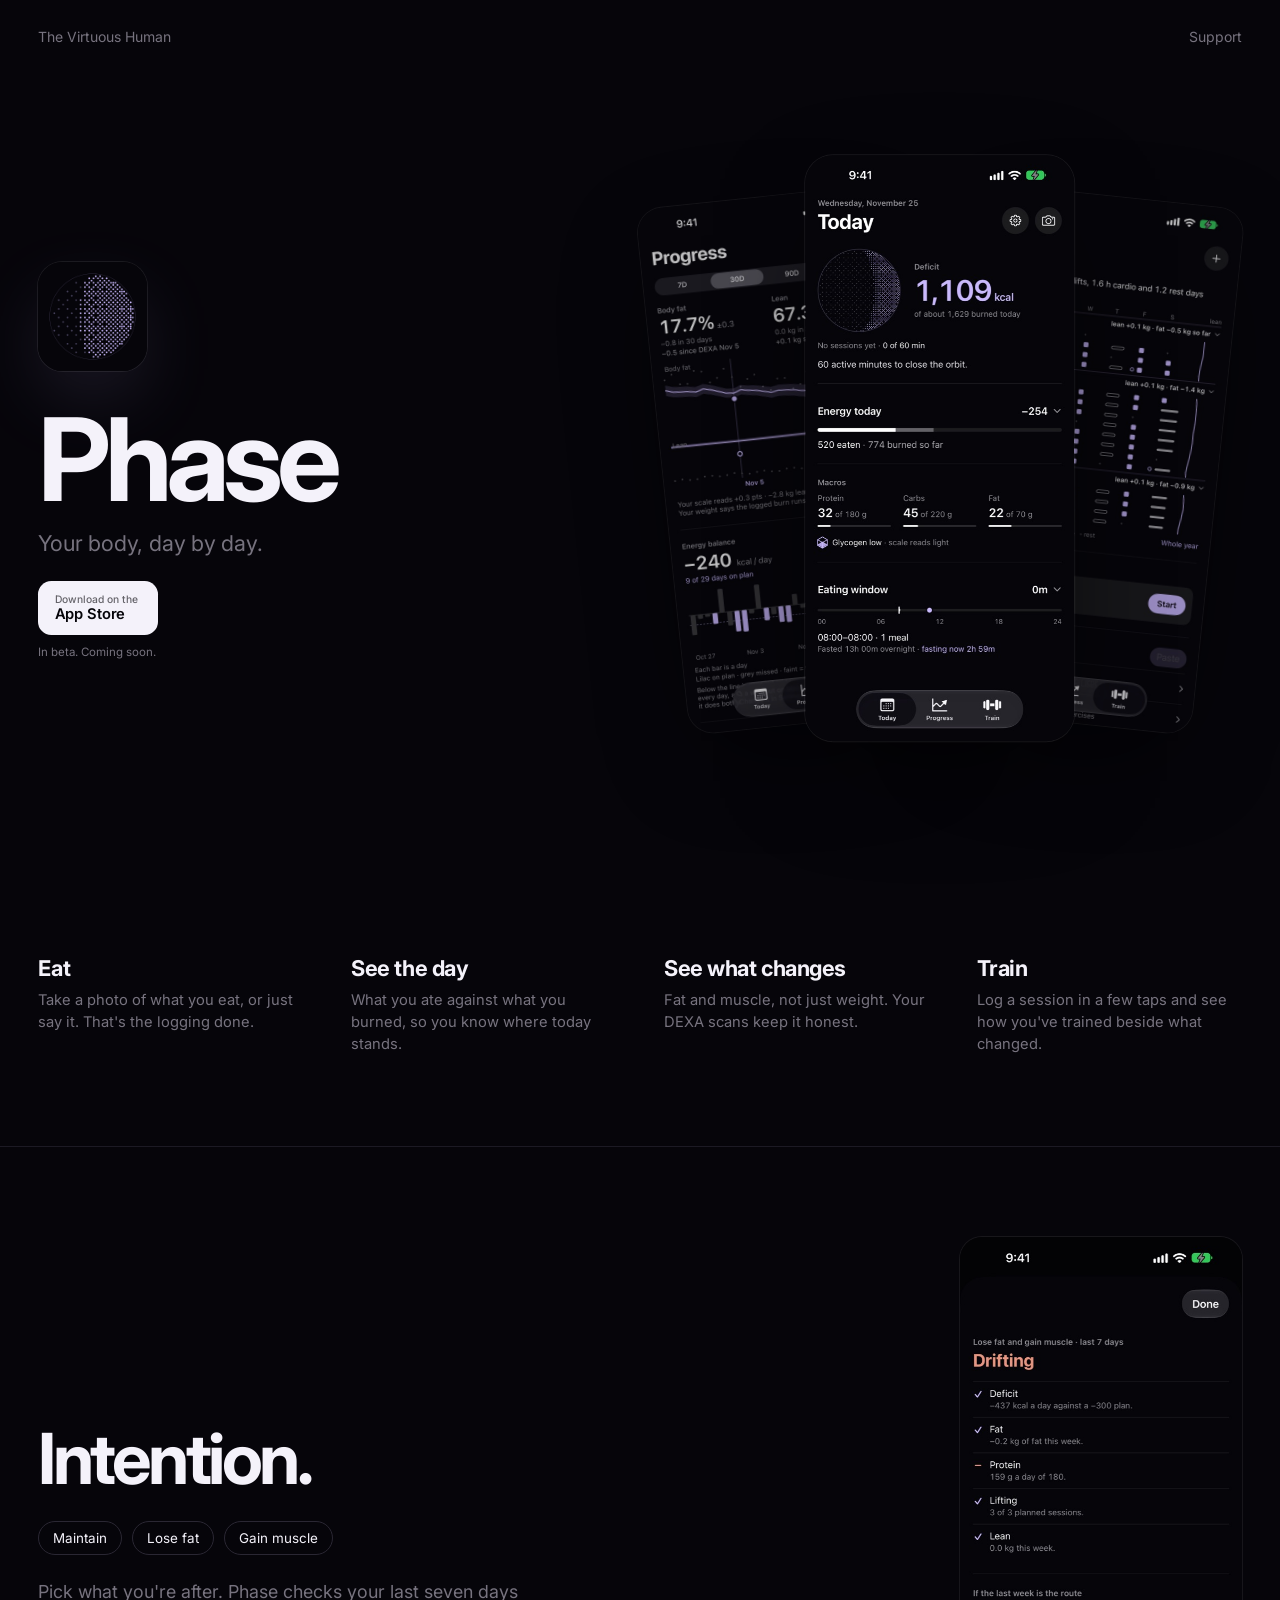
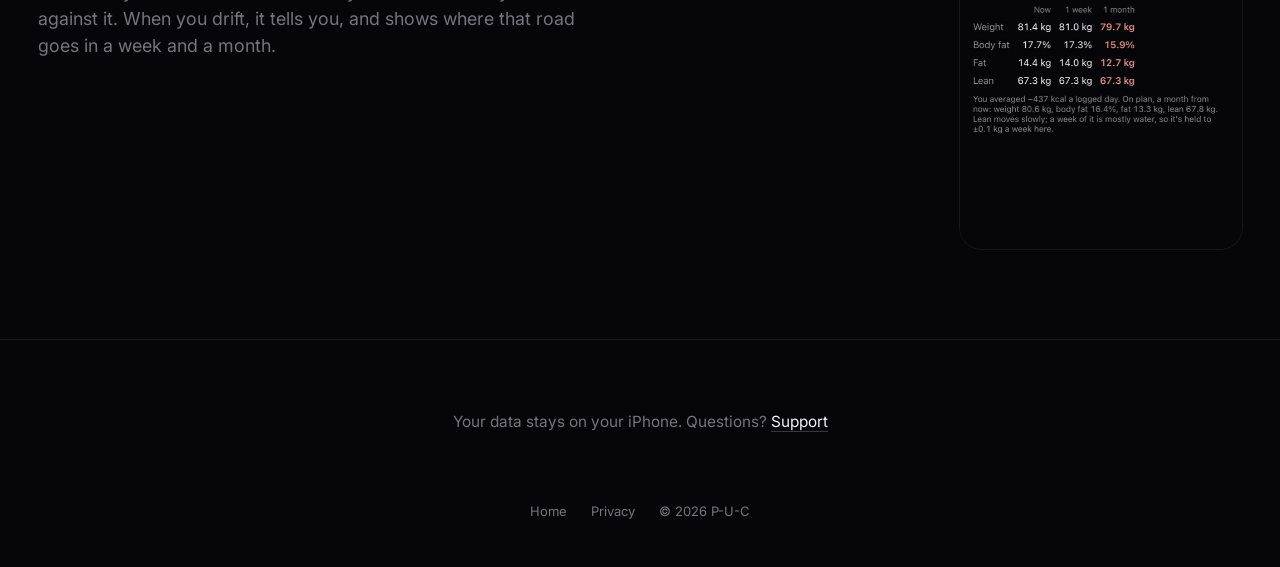
==== phase/index.html @ 2ded7b54 "Site: scale with the window on big or zoomed-out screens Co-Authored-By: Claude Opus 5.5 <noreply@an" ====
<!doctype html>
<html lang="en">
<head>
<meta charset="utf-8">
<meta name="viewport" content="width=device-width, initial-scale=1, viewport-fit=cover">
<title>Phase — your body, day by day</title>
<meta name="description" content="Phase is an iPhone app for your body. Take a photo of what you eat, see the day, see what's changing, and stay on course.">
<meta name="theme-color" content="#06050A">
<meta property="og:title" content="Phase">
<meta property="og:image" content="../icons/phase.png">
<link rel="icon" href="../favicon.png" type="image/png">
<link rel="apple-touch-icon" href="../icons/phase.png">
<link rel="preconnect" href="https://fonts.googleapis.com">
<link rel="preconnect" href="https://fonts.gstatic.com" crossorigin>
<link rel="stylesheet" href="https://fonts.googleapis.com/css2?family=Inter:wght@400;500;600;700&display=swap">
<link rel="stylesheet" href="../style.css?v=16">
</head>
<body>
<nav class="top"><a class="home" href="../">The Virtuous Human</a><a href="../support/">Support</a></nav>
<main>
  <section class="lead wrap">
    <div class="lead-text">
      <img class="lead-icon" src="../icons/phase.png" alt="">
      <h1>Phase</h1>
      <p>Your body, day by day.</p>
      <a class="store" href="#" aria-disabled="true" onclick="return false">
        <span><small>Download on the</small>App Store</span>
      </a>
      <span class="soon">In beta. Coming soon.</span>
    </div>
    <div class="fan" aria-label="Screens from Phase">
      <img src="shots/2-progress.jpg" alt="Progress: body fat and lean, day by day">
      <img src="shots/1-today.jpg" alt="Today: what you've eaten against what you'll burn">
      <img src="shots/4-train.jpg" alt="Train: how you've trained, week by week">
    </div>
  </section>

  <section class="wrap only-small">
    <div class="shots" aria-label="Screens from Phase">
      <img src="shots/1-today.jpg" alt="" loading="lazy">
      <img src="shots/2-progress.jpg" alt="" loading="lazy">
      <img src="shots/3-bodymap.jpg" alt="" loading="lazy">
      <img src="shots/4-train.jpg" alt="" loading="lazy">
    </div>
  </section>

  <section class="points wrap">
    <div><h2>Eat</h2><p>Take a photo of what you eat, or just say it. That's the logging done.</p></div>
    <div><h2>See the day</h2><p>What you ate against what you burned, so you know where today stands.</p></div>
    <div><h2>See what changes</h2><p>Fat and muscle, not just weight. Your DEXA scans keep it honest.</p></div>
    <div><h2>Train</h2><p>Log a session in a few taps and see how you've trained beside what changed.</p></div>
  </section>

  <section class="intent wrap">
    <div>
      <h2>Intention.</h2>
      <div class="goals"><span>Maintain</span><span>Lose fat</span><span>Gain muscle</span></div>
      <p>Pick what you're after. Phase checks your last seven days against it. When you drift, it tells you, and shows where that road goes in a week and a month.</p>
    </div>
    <img src="shots/5-course.jpg" alt="Drifting: the last seven days against lose fat and gain muscle" loading="lazy">
  </section>

  <section class="help wrap">
    Your data stays on your iPhone. Questions? <a href="../support/">Support</a>
  </section>
</main>
<footer class="foot"><a href="../">Home</a><a href="../privacy/">Privacy</a><span>© 2026 P-U-C</span></footer>
</body>
</html>
---- style.css ----
/* One screen. The line, the days, the three apps. */
:root { --ground: #06050A; --ink: #F4F2FA; --grey: #77737F; --off: #1C1A24; --lilac: #C9B8FF; color-scheme: dark; }
* { box-sizing: border-box; margin: 0; padding: 0; }
html, body { background: var(--ground); color: var(--ink); }
body { font-family: Inter, -apple-system, BlinkMacSystemFont, "Helvetica Neue", Arial, sans-serif; -webkit-font-smoothing: antialiased; }
a { color: inherit; text-decoration: none; }

.poster { height: 100svh; min-height: 520px; display: grid; grid-template-rows: auto 1fr auto; padding: clamp(24px, 5vw, 56px); gap: clamp(14px, 2.4vh, 32px); }
.poster h1 { font-weight: 700; font-size: max(40px, min(10vw, 15vh)); line-height: .9; letter-spacing: -.055em; }
/* The canvas sits out of flow, so its pixel size (2× on Retina) can never stretch the page. */
.poster .field { position: relative; min-height: 0; container-type: size; }
.poster canvas { position: absolute; inset: 0; width: 100%; height: 100%; display: block; }
/* The apps: they take over the field once the days have gathered into them. A third each, the icon centred and
   as big as the field allows. */
.apps { position: absolute; inset: 0; display: grid; grid-template-columns: repeat(3, 1fr); align-items: center; }
.app { font-size: clamp(14px, min(1.7vw, 2.6svh), 26px); display: flex; flex-direction: column; align-items: center; justify-content: center; padding: 0 12%; text-align: center;
       opacity: 0; transform: scale(.92); transition: opacity .9s ease, transform 1.1s cubic-bezier(.2,.7,.2,1); }
.app img { width: min(100%, 100cqh - 6.6em); aspect-ratio: 1; border-radius: 22.5%; display: block;
           box-shadow: 0 0 0 1px rgba(255,255,255,.08), 0 30px 90px -30px rgba(201,184,255,.4); }
.app span { display: block; margin-top: .7em; font-weight: 700; font-size: 2.1em; line-height: 1.1; letter-spacing: -.03em; }
.app small { display: block; white-space: nowrap; margin-top: .35em; font-size: clamp(12px, 1.45vw, 30px); color: var(--grey); }
.app small i, .app small b { font-style: normal; font-weight: inherit; }
@media (max-width: 600px) { .app small i { display: none; } .app small b { display: block; } }
.apps.in .app { opacity: 1; transform: none; }
/* Not out yet: lighter. */
.apps.in .app.later { opacity: .38; }
.apps.in .app:nth-child(2) { transition-delay: .25s; }
.apps.in .app:nth-child(3) { transition-delay: .5s; }
@media (prefers-reduced-motion: reduce) { .app { transition: none; } }
.links { display: flex; justify-content: center; gap: 24px; font-size: 13px; color: var(--grey); }
.links a:hover { color: var(--ink); }

/* Privacy and support */
.doc { max-width: 760px; margin: 0 auto; padding: 32px clamp(20px, 3vw, 44px) 80px; line-height: 1.6; font-size: 17px; color: #CFCCD6; }
.doc .back img { width: 40px; height: 40px; border-radius: 9px; display: block; box-shadow: 0 0 0 1px rgba(255,255,255,.08); }
.doc h1 { color: var(--ink); font-size: clamp(40px, 9vw, 64px); letter-spacing: -.045em; line-height: 1; margin-top: 48px; }
.doc .date { color: var(--grey); margin-top: 10px; font-size: 15px; }
.doc h2 { color: var(--ink); font-size: 19px; letter-spacing: -.01em; margin-top: 40px; }
.doc p, .doc li { margin-top: 10px; }
.doc ul { padding-left: 18px; }
.doc li::marker { color: var(--lilac); }
.doc strong { color: var(--ink); font-weight: 600; }
.doc a { color: var(--lilac); }
.doc footer { margin-top: 64px; display: flex; gap: 22px; font-size: 14px; color: var(--grey); }
.doc footer a { color: var(--grey); }

/* ———— Inner pages: Phase, support, privacy ———— */
.top { display: flex; align-items: center; justify-content: space-between; margin: 0 auto; padding: clamp(20px, 2.2vw, 80px) clamp(20px, 3vw, 120px); font-size: clamp(14px, 1vw, 36px); color: var(--grey); }
.top a:hover { color: var(--ink); }
.top .home { display: inline-flex; align-items: center; gap: 10px; }
.wrap { margin: 0 auto; padding: 0 clamp(20px, 3vw, 120px); }

.lead { display: grid; justify-items: center; text-align: center; padding-block: clamp(24px, 6vh, 72px) clamp(40px, 8vh, 88px); }
.lead .lead-icon { width: clamp(96px, 12vw, 148px); aspect-ratio: 1; border-radius: 22.5%; box-shadow: 0 0 0 1px rgba(255,255,255,.08), 0 30px 90px -30px rgba(201,184,255,.45); }
.lead h1 { font-size: clamp(56px, 10vw, 128px); font-weight: 700; letter-spacing: -.055em; line-height: .95; margin-top: .3em; }
.lead p { font-size: clamp(18px, 2vw, 24px); color: var(--grey); margin-top: .7em; letter-spacing: -.01em; }
.store { display: inline-flex; align-items: center; gap: 10px; margin-top: 32px; padding: 13px 22px 13px 18px; border-radius: 14px;
         background: var(--ink); color: var(--ground); font-weight: 600; font-size: 16px; letter-spacing: -.01em; }
.store small { display: block; font-size: 11px; font-weight: 500; opacity: .6; letter-spacing: 0; }
.store svg { width: 22px; height: 22px; }
.soon { display: block; margin-top: 10px; font-size: 13px; color: var(--grey); }

.shots { display: grid; grid-auto-flow: column; grid-auto-columns: minmax(180px, 1fr); margin: 0 auto; gap: clamp(12px, 2vw, 24px);
         overflow-x: auto; scroll-snap-type: x mandatory; padding-bottom: 8px; scrollbar-width: none; }
.shots::-webkit-scrollbar { display: none; }
.shots img { width: 100%; display: block; border-radius: 22px; scroll-snap-align: center; box-shadow: 0 0 0 1px rgba(255,255,255,.07); background: #000; }

.points { display: grid; grid-template-columns: repeat(auto-fit, minmax(220px, 1fr)); gap: clamp(28px, 4vw, 48px); padding-block: clamp(64px, 10vh, 120px); }
.points h2 { font-size: clamp(20px, 1.8vw, 24px); letter-spacing: -.02em; }
.points p { color: var(--grey); margin-top: 8px; font-size: clamp(16px, 1.3vw, 18px); line-height: 1.5; }

.intent { display: grid; grid-template-columns: 1fr minmax(200px, 290px); gap: clamp(32px, 6vw, 96px); align-items: center;
          border-top: 1px solid #1C1A24; padding-block: clamp(64px, 10vh, 120px); }
.intent h2 { font-size: clamp(40px, 6vw, 80px); letter-spacing: -.05em; line-height: .95; }
.intent .goals { display: flex; flex-wrap: wrap; gap: 10px; margin-top: 28px; }
.intent .goals span { padding: 8px 14px; border-radius: 999px; border: 1px solid #2A2733; font-size: 15px; }
.intent p { color: var(--grey); margin-top: 24px; font-size: clamp(17px, 1.4vw, 20px); line-height: 1.5; max-width: 30em; }
.intent img { width: 100%; border-radius: 22px; box-shadow: 0 0 0 1px rgba(255,255,255,.07); }
@media (max-width: 720px) { .intent { grid-template-columns: 1fr; } .intent img { max-width: 300px; justify-self: center; } }

.help { border-top: 1px solid #1C1A24; padding-block: clamp(48px, 8vh, 96px); text-align: center; color: var(--grey); font-size: 17px; }
.help a { color: var(--ink); border-bottom: 1px solid #3A3644; }
.foot { display: flex; justify-content: center; gap: 24px; padding: 0 24px 48px; font-size: 13px; color: var(--grey); }
.foot a:hover { color: var(--ink); }

/* Support: questions that open. */
.qa { margin: 0 auto; padding: 0 clamp(20px, 3vw, 120px) clamp(48px, 8vh, 96px); }
.qa h1 { font-size: clamp(48px, 8vw, 96px); font-weight: 700; letter-spacing: -.05em; line-height: .95; padding: clamp(24px, 6vh, 64px) 0 .3em; }
.qa header p { color: var(--grey); font-size: clamp(17px, 1.6vw, 20px); margin-bottom: 40px; }
.qa details { border-top: 1px solid #1C1A24; }
.qa details:last-of-type { border-bottom: 1px solid #1C1A24; }
.qa summary { list-style: none; cursor: pointer; padding: 22px 0; font-size: clamp(17px, 1.5vw, 20px); font-weight: 600; letter-spacing: -.01em; display: flex; justify-content: space-between; gap: 16px; }
.qa summary::-webkit-details-marker { display: none; }
.qa summary::after { content: "+"; color: var(--grey); font-weight: 400; }
.qa details[open] summary::after { content: "–"; }
.qa details p { color: #BDB9C6; padding: 0 0 24px; line-height: 1.6; font-size: 16px; }
.qa a { color: var(--lilac); }

/* Phase page on a wide screen: words left, the app's screens fanned right; the strip below is for small screens. */
.lead-text { display: grid; justify-items: center; }
.fan { display: none; }
@media (min-width: 760px) {
  .lead { grid-template-columns: 1fr 1.1fr; align-items: center; justify-items: stretch; text-align: left; min-height: calc(100svh - 120px);
          gap: 4vw; }
  .lead-text { justify-items: start; }
  .fan { display: block; position: relative; height: min(76svh, 760px); }
  .fan img { position: absolute; top: 50%; left: 50%; height: 88%; border-radius: 28px; box-shadow: 0 0 0 1px rgba(255,255,255,.08), 0 40px 120px -40px rgba(0,0,0,.9); }
  .fan img:nth-child(1) { transform: translate(-108%, -50%) rotate(-6deg) scale(.9); opacity: .75; }
  .fan img:nth-child(3) { transform: translate(8%, -50%) rotate(6deg) scale(.9); opacity: .75; }
  .fan img:nth-child(2) { transform: translate(-50%, -52%); z-index: 1; }
  .only-small { display: none; }
  /* Everything scales with the window, so a big or zoomed-out screen is filled, not a small island in the middle. */
  .lead .lead-icon { width: 8.5vw; }
  .lead h1 { font-size: 9vw; }
  .lead p { font-size: 1.7vw; }
  .store { font-size: 1.15vw; padding: .8em 1.4em .8em 1.1em; border-radius: .9em; margin-top: 2vw; }
  .store small { font-size: .7em; }
  .soon { font-size: .9vw; }
  .fan { height: 74svh; }
  .points h2 { font-size: 1.7vw; }
  .points p { font-size: 1.15vw; }
  .intent { grid-template-columns: 1fr 22vw; }
  .intent h2 { font-size: 5.5vw; }
  .intent .goals span { font-size: 1.05vw; }
  .intent p { font-size: 1.4vw; }
  .help { font-size: 1.2vw; }
  .foot { font-size: max(13px, .9vw); }
  .qa h1 { font-size: 6.5vw; }
  .qa header p { font-size: 1.4vw; }
  .qa summary { font-size: 1.4vw; }
  .qa details p { font-size: 1.1vw; }
  .qa summary { padding: 1.2vw 0; }

  /* Support: heading left, questions right. */
  .qa { display: grid; grid-template-columns: 1fr 1.4fr; gap: 80px; align-items: start; }
  .qa header { position: sticky; top: 40px; }
  .qa .list { padding-top: clamp(24px, 6vh, 64px); }
}
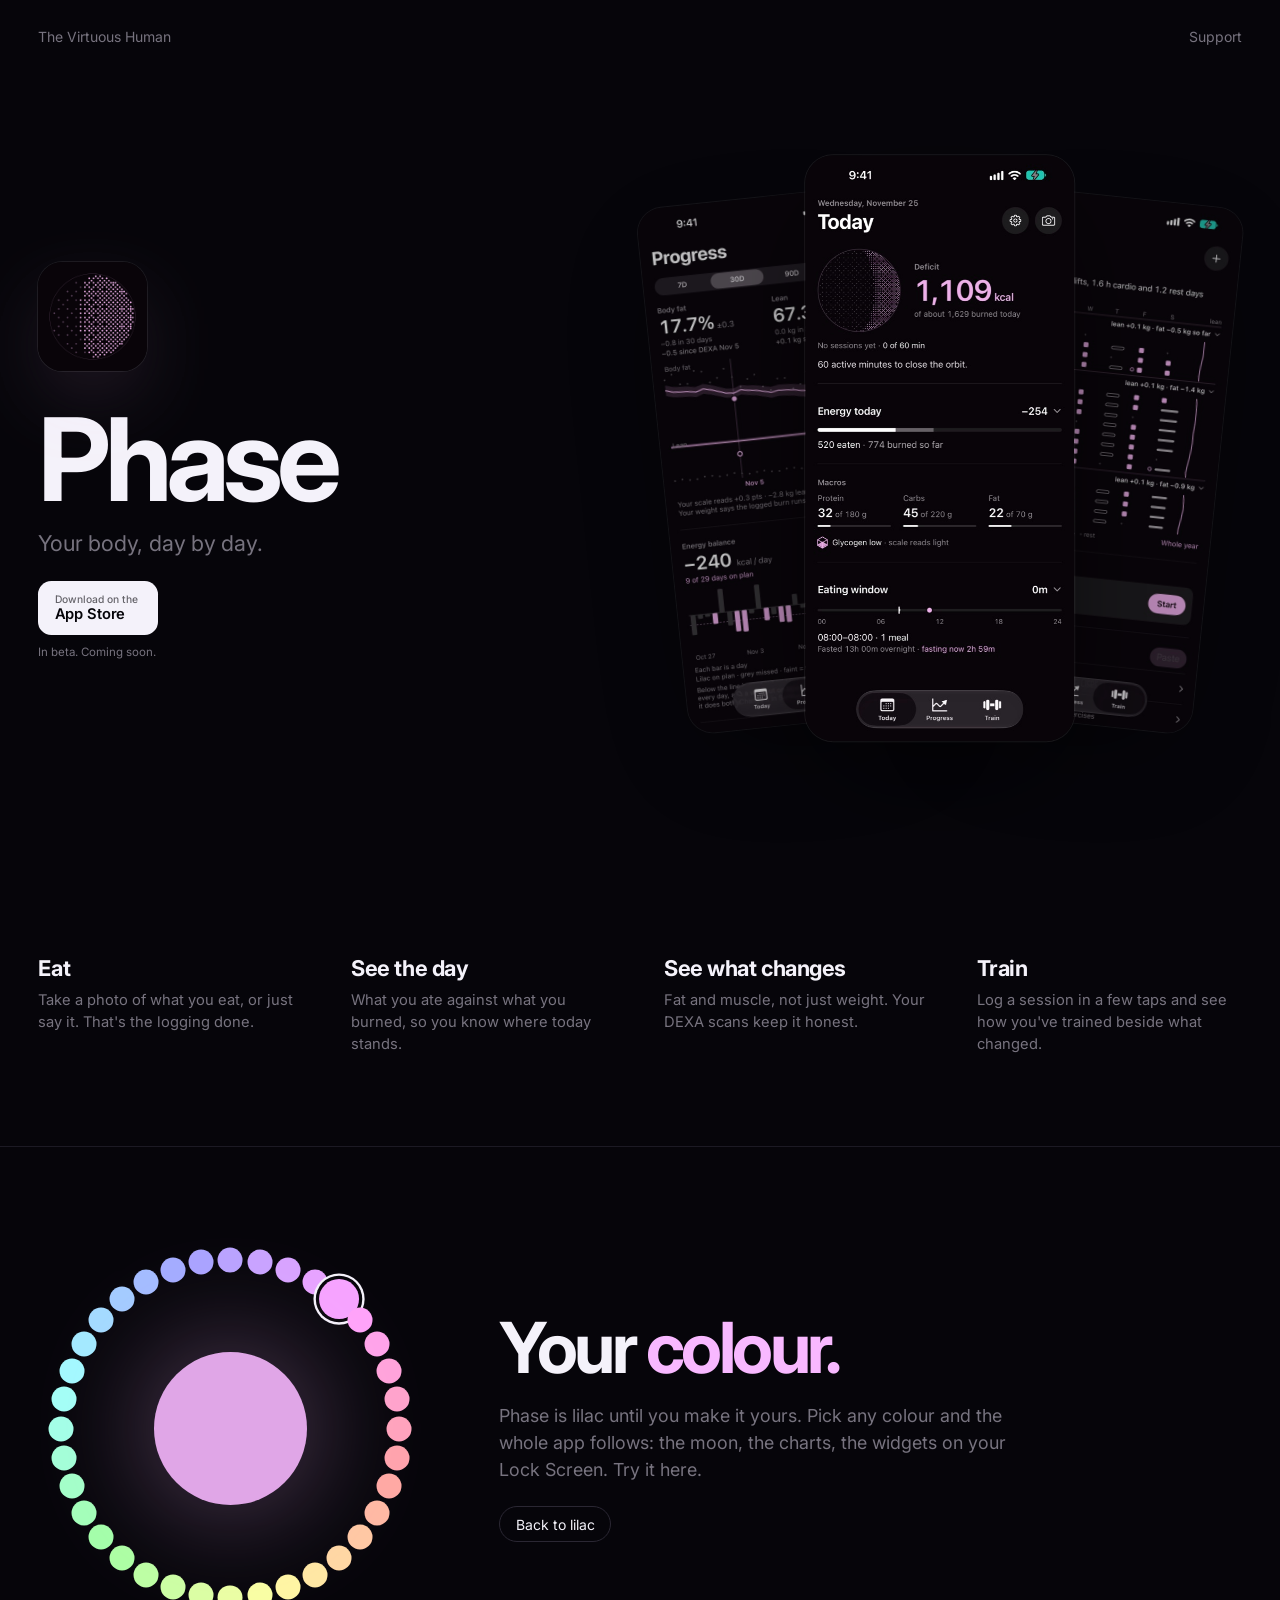
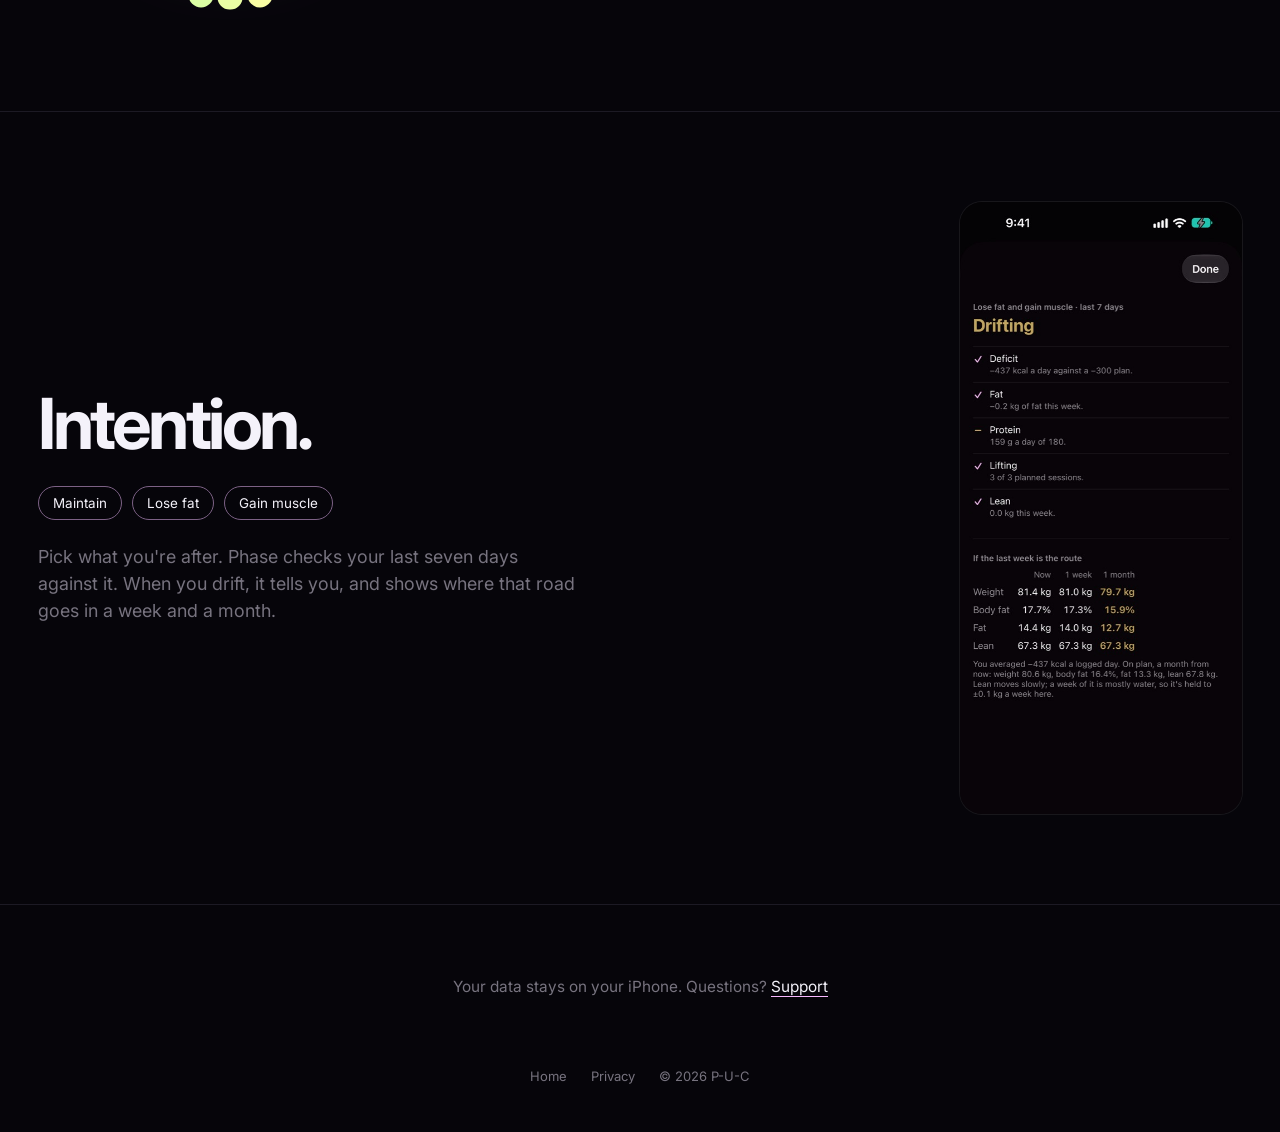
==== commit b78f6daf: "Course glow stays on (switch in the course sheet), full-width glass banner, Liquid Glass buttons, mo" ====
--- a/phase/index.html
+++ b/phase/index.html
@@ -13,7 +13,7 @@
 <link rel="preconnect" href="https://fonts.googleapis.com">
 <link rel="preconnect" href="https://fonts.gstatic.com" crossorigin>
 <link rel="stylesheet" href="https://fonts.googleapis.com/css2?family=Inter:wght@400;500;600;700&display=swap">
-<link rel="stylesheet" href="../style.css?v=16">
+<link rel="stylesheet" href="../style.css?v=17">
 </head>
 <body>
 <nav class="top"><a class="home" href="../">The Virtuous Human</a><a href="../support/">Support</a></nav>
@@ -51,6 +51,15 @@
     <div><h2>Train</h2><p>Log a session in a few taps and see how you've trained beside what changed.</p></div>
   </section>
 
+  <section class="colour wrap">
+    <div class="wheel" id="wheel" role="radiogroup" aria-label="Pick a colour"></div>
+    <div>
+      <h2>Your <em>colour.</em></h2>
+      <p>Phase is lilac until you make it yours. Pick any colour and the whole app follows: the moon, the charts, the widgets on your Lock Screen. Try it here.</p>
+      <button class="reset" id="reset" type="button">Back to lilac</button>
+    </div>
+  </section>
+
   <section class="intent wrap">
     <div>
       <h2>Intention.</h2>
@@ -65,5 +74,38 @@
   </section>
 </main>
 <footer class="foot"><a href="../">Home</a><a href="../privacy/">Privacy</a><span>© 2026 P-U-C</span></footer>
+<script>
+// Your colour: a ring of dots, one per hue. Picking one tints the page's accent and turns the app's screens to that
+// shade (they're lilac, so it's a hue turn from lilac). Until someone picks, it drifts slowly round the ring.
+(() => {
+  const wheel = document.getElementById('wheel'), root = document.documentElement, LILAC = 254;
+  const N = 36, dots = [];
+  let picked = false, timer;
+  const set = (h, user) => {
+    root.style.setProperty('--pick', `hsl(${h} 100% 86%)`);
+    root.style.setProperty('--shift', `${h - LILAC}deg`);
+    dots.forEach(d => d.setAttribute('aria-checked', String(+d.dataset.h === h)));
+    if (user) { picked = true; clearInterval(timer); try { localStorage.setItem('phase-hue', h); } catch {} }
+  };
+  for (let i = 0; i < N; i++) {
+    const h = (LILAC + i * 360 / N) % 360, a = i / N * Math.PI * 2 - Math.PI / 2;
+    const b = document.createElement('button');
+    b.type = 'button'; b.dataset.h = h; b.setAttribute('role', 'radio'); b.setAttribute('aria-label', `Hue ${Math.round(h)}`);
+    b.style.cssText = `--h:${h};left:${50 + 44 * Math.cos(a)}%;top:${50 + 44 * Math.sin(a)}%`;
+    b.addEventListener('click', () => set(h, true));
+    wheel.appendChild(b); dots.push(b);
+  }
+  document.getElementById('reset').addEventListener('click', () => { set(LILAC, true); try { localStorage.removeItem('phase-hue'); } catch {} });
+  let saved = null; try { saved = localStorage.getItem('phase-hue'); } catch {}
+  if (saved !== null) { set(+saved, false); picked = true; } else set(LILAC, false);
+  if (!picked && !matchMedia('(prefers-reduced-motion: reduce)').matches) {
+    let i = 0;
+    new IntersectionObserver((es, ob) => {
+      if (!es.some(e => e.isIntersecting)) return; ob.disconnect();
+      timer = setInterval(() => { if (picked) return; i = (i + 1) % N; set(+dots[i].dataset.h, false); if (i === 0) clearInterval(timer); }, 160);
+    }, { threshold: 0.5 }).observe(wheel);
+  }
+})();
+</script>
 </body>
 </html>
--- a/style.css
+++ b/style.css
@@ -1,5 +1,5 @@
 /* One screen. The line, the days, the three apps. */
-:root { --ground: #06050A; --ink: #F4F2FA; --grey: #77737F; --off: #1C1A24; --lilac: #C9B8FF; color-scheme: dark; }
+:root { --pick: #C9B8FF; --shift: 0deg; --ground: #06050A; --ink: #F4F2FA; --grey: #77737F; --off: #1C1A24; --lilac: #C9B8FF; color-scheme: dark; }
 * { box-sizing: border-box; margin: 0; padding: 0; }
 html, body { background: var(--ground); color: var(--ink); }
 body { font-family: Inter, -apple-system, BlinkMacSystemFont, "Helvetica Neue", Arial, sans-serif; -webkit-font-smoothing: antialiased; }
@@ -136,3 +136,24 @@
   .qa header { position: sticky; top: 40px; }
   .qa .list { padding-top: clamp(24px, 6vh, 64px); }
 }
+
+/* Your colour: the app's screens and icon turn to the picked shade; the page's accent follows. */
+.lead .lead-icon, .fan img, .shots img, .intent img { filter: hue-rotate(var(--shift)); transition: filter .5s ease; }
+.colour { display: grid; grid-template-columns: minmax(220px, 30vw) 1fr; gap: 6vw; align-items: center; border-top: 1px solid #1C1A24;
+          padding-block: clamp(64px, 10vh, 120px); }
+.colour h2 { font-size: clamp(40px, 5.5vw, 200px); letter-spacing: -.05em; line-height: .95; }
+.colour h2 em { font-style: normal; color: var(--pick); transition: color .5s ease; }
+.colour p { color: var(--grey); margin-top: 1.2em; font-size: clamp(17px, 1.4vw, 48px); line-height: 1.5; max-width: 30em; }
+.reset { margin-top: 1.6em; background: none; border: 1px solid #2A2733; color: var(--ink); font: inherit; font-size: clamp(14px, 1vw, 32px);
+         padding: .6em 1.1em; border-radius: 999px; cursor: pointer; }
+.reset:hover { border-color: var(--pick); }
+.wheel { position: relative; aspect-ratio: 1; width: 100%; }
+.wheel::after { content: ""; position: absolute; inset: 30%; border-radius: 50%; background: var(--pick); opacity: .9; transition: background .5s ease;
+                box-shadow: 0 0 120px 10px color-mix(in srgb, var(--pick) 35%, transparent); }
+.wheel button { position: absolute; width: 6.5%; aspect-ratio: 1; transform: translate(-50%, -50%); border-radius: 50%; border: 0; padding: 0; cursor: pointer;
+                background: hsl(var(--h) 100% 82%); transition: transform .2s ease; }
+.wheel button:hover { transform: translate(-50%, -50%) scale(1.35); }
+.wheel button[aria-checked="true"] { transform: translate(-50%, -50%) scale(1.6); box-shadow: 0 0 0 2px var(--ground), 0 0 0 3.5px var(--ink); }
+.intent .goals span { border-color: color-mix(in srgb, var(--pick) 40%, #2A2733); }
+.help a { border-bottom-color: var(--pick); }
+@media (max-width: 759px) { .colour { grid-template-columns: 1fr; } .wheel { max-width: 300px; justify-self: center; } }
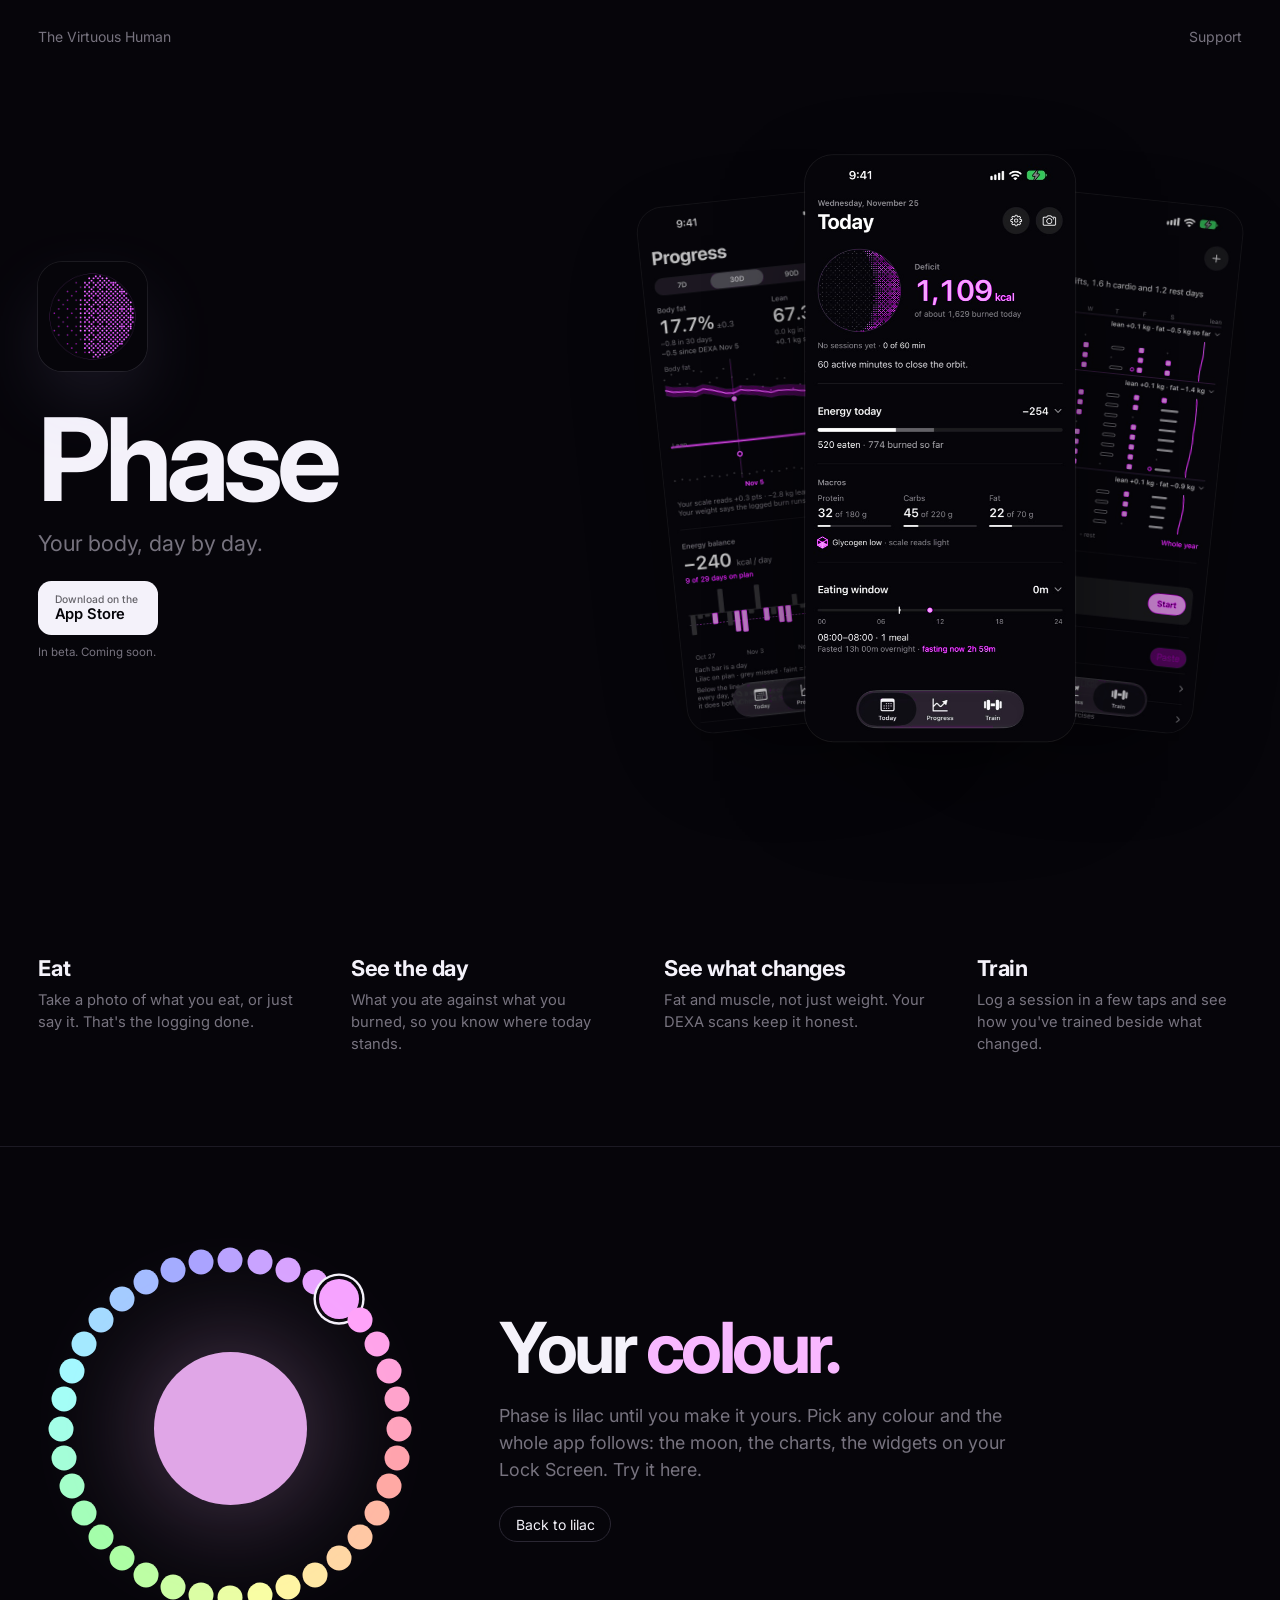
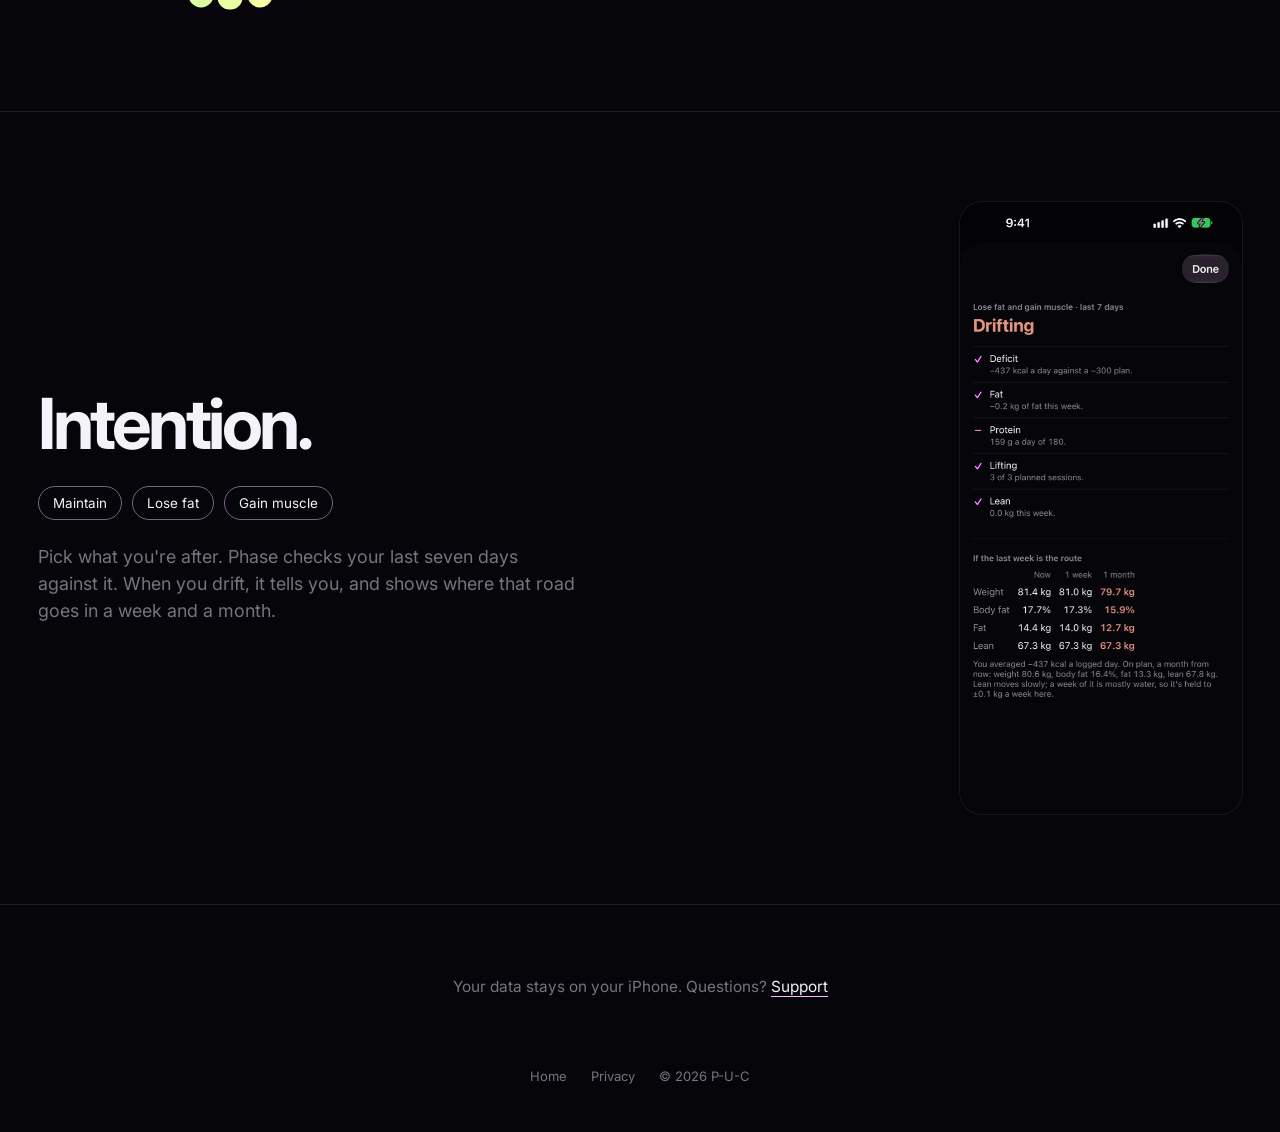
==== commit 3f3ef25b: "Site: recolour only the app's lilac (per-image masks), not every colour Co-Authored-By: Claude Opus " ====
--- a/phase/index.html
+++ b/phase/index.html
@@ -13,14 +13,14 @@
 <link rel="preconnect" href="https://fonts.googleapis.com">
 <link rel="preconnect" href="https://fonts.gstatic.com" crossorigin>
 <link rel="stylesheet" href="https://fonts.googleapis.com/css2?family=Inter:wght@400;500;600;700&display=swap">
-<link rel="stylesheet" href="../style.css?v=17">
+<link rel="stylesheet" href="../style.css?v=18">
 </head>
 <body>
 <nav class="top"><a class="home" href="../">The Virtuous Human</a><a href="../support/">Support</a></nav>
 <main>
   <section class="lead wrap">
     <div class="lead-text">
-      <img class="lead-icon" src="../icons/phase.png" alt="">
+      <span class="tint lead-icon"><img src="../icons/phase.png" alt=""><i style="-webkit-mask-image:url(masks/icon.png);mask-image:url(masks/icon.png)"></i></span>
       <h1>Phase</h1>
       <p>Your body, day by day.</p>
       <a class="store" href="#" aria-disabled="true" onclick="return false">
@@ -29,18 +29,18 @@
       <span class="soon">In beta. Coming soon.</span>
     </div>
     <div class="fan" aria-label="Screens from Phase">
-      <img src="shots/2-progress.jpg" alt="Progress: body fat and lean, day by day">
-      <img src="shots/1-today.jpg" alt="Today: what you've eaten against what you'll burn">
-      <img src="shots/4-train.jpg" alt="Train: how you've trained, week by week">
+      <span class="tint"><img src="shots/2-progress.jpg" alt="Progress: body fat and lean, day by day"><i style="-webkit-mask-image:url(masks/2-progress.png);mask-image:url(masks/2-progress.png)"></i></span>
+      <span class="tint"><img src="shots/1-today.jpg" alt="Today: what you've eaten against what you'll burn"><i style="-webkit-mask-image:url(masks/1-today.png);mask-image:url(masks/1-today.png)"></i></span>
+      <span class="tint"><img src="shots/4-train.jpg" alt="Train: how you've trained, week by week"><i style="-webkit-mask-image:url(masks/4-train.png);mask-image:url(masks/4-train.png)"></i></span>
     </div>
   </section>
 
   <section class="wrap only-small">
     <div class="shots" aria-label="Screens from Phase">
-      <img src="shots/1-today.jpg" alt="" loading="lazy">
-      <img src="shots/2-progress.jpg" alt="" loading="lazy">
-      <img src="shots/3-bodymap.jpg" alt="" loading="lazy">
-      <img src="shots/4-train.jpg" alt="" loading="lazy">
+      <span class="tint"><img src="shots/1-today.jpg" alt="" loading="lazy"><i style="-webkit-mask-image:url(masks/1-today.png);mask-image:url(masks/1-today.png)"></i></span>
+      <span class="tint"><img src="shots/2-progress.jpg" alt="" loading="lazy"><i style="-webkit-mask-image:url(masks/2-progress.png);mask-image:url(masks/2-progress.png)"></i></span>
+      <span class="tint"><img src="shots/3-bodymap.jpg" alt="" loading="lazy"><i style="-webkit-mask-image:url(masks/3-bodymap.png);mask-image:url(masks/3-bodymap.png)"></i></span>
+      <span class="tint"><img src="shots/4-train.jpg" alt="" loading="lazy"><i style="-webkit-mask-image:url(masks/4-train.png);mask-image:url(masks/4-train.png)"></i></span>
     </div>
   </section>
 
@@ -66,7 +66,7 @@
       <div class="goals"><span>Maintain</span><span>Lose fat</span><span>Gain muscle</span></div>
       <p>Pick what you're after. Phase checks your last seven days against it. When you drift, it tells you, and shows where that road goes in a week and a month.</p>
     </div>
-    <img src="shots/5-course.jpg" alt="Drifting: the last seven days against lose fat and gain muscle" loading="lazy">
+    <span class="tint"><img src="shots/5-course.jpg" alt="Drifting: the last seven days against lose fat and gain muscle" loading="lazy"><i style="-webkit-mask-image:url(masks/5-course.png);mask-image:url(masks/5-course.png)"></i></span>
   </section>
 
   <section class="help wrap">
@@ -83,7 +83,7 @@
   let picked = false, timer;
   const set = (h, user) => {
     root.style.setProperty('--pick', `hsl(${h} 100% 86%)`);
-    root.style.setProperty('--shift', `${h - LILAC}deg`);
+    root.style.setProperty('--tint', `hsl(${h} 85% 62%)`); root.style.setProperty('--on', h === LILAC ? 0 : 1);
     dots.forEach(d => d.setAttribute('aria-checked', String(+d.dataset.h === h)));
     if (user) { picked = true; clearInterval(timer); try { localStorage.setItem('phase-hue', h); } catch {} }
   };
--- a/style.css
+++ b/style.css
@@ -51,7 +51,7 @@
 .wrap { margin: 0 auto; padding: 0 clamp(20px, 3vw, 120px); }
 
 .lead { display: grid; justify-items: center; text-align: center; padding-block: clamp(24px, 6vh, 72px) clamp(40px, 8vh, 88px); }
-.lead .lead-icon { width: clamp(96px, 12vw, 148px); aspect-ratio: 1; border-radius: 22.5%; box-shadow: 0 0 0 1px rgba(255,255,255,.08), 0 30px 90px -30px rgba(201,184,255,.45); }
+.lead .lead-icon { width: clamp(96px, 12vw, 148px); aspect-ratio: 1; border-radius: 22.5%; overflow: hidden; box-shadow: 0 0 0 1px rgba(255,255,255,.08), 0 30px 90px -30px rgba(201,184,255,.45); }
 .lead h1 { font-size: clamp(56px, 10vw, 128px); font-weight: 700; letter-spacing: -.055em; line-height: .95; margin-top: .3em; }
 .lead p { font-size: clamp(18px, 2vw, 24px); color: var(--grey); margin-top: .7em; letter-spacing: -.01em; }
 .store { display: inline-flex; align-items: center; gap: 10px; margin-top: 32px; padding: 13px 22px 13px 18px; border-radius: 14px;
@@ -63,7 +63,7 @@
 .shots { display: grid; grid-auto-flow: column; grid-auto-columns: minmax(180px, 1fr); margin: 0 auto; gap: clamp(12px, 2vw, 24px);
          overflow-x: auto; scroll-snap-type: x mandatory; padding-bottom: 8px; scrollbar-width: none; }
 .shots::-webkit-scrollbar { display: none; }
-.shots img { width: 100%; display: block; border-radius: 22px; scroll-snap-align: center; box-shadow: 0 0 0 1px rgba(255,255,255,.07); background: #000; }
+.shots .tint { width: 100%; overflow: hidden; border-radius: 22px; scroll-snap-align: center; box-shadow: 0 0 0 1px rgba(255,255,255,.07); background: #000; }
 
 .points { display: grid; grid-template-columns: repeat(auto-fit, minmax(220px, 1fr)); gap: clamp(28px, 4vw, 48px); padding-block: clamp(64px, 10vh, 120px); }
 .points h2 { font-size: clamp(20px, 1.8vw, 24px); letter-spacing: -.02em; }
@@ -75,8 +75,8 @@
 .intent .goals { display: flex; flex-wrap: wrap; gap: 10px; margin-top: 28px; }
 .intent .goals span { padding: 8px 14px; border-radius: 999px; border: 1px solid #2A2733; font-size: 15px; }
 .intent p { color: var(--grey); margin-top: 24px; font-size: clamp(17px, 1.4vw, 20px); line-height: 1.5; max-width: 30em; }
-.intent img { width: 100%; border-radius: 22px; box-shadow: 0 0 0 1px rgba(255,255,255,.07); }
-@media (max-width: 720px) { .intent { grid-template-columns: 1fr; } .intent img { max-width: 300px; justify-self: center; } }
+.intent .tint { width: 100%; overflow: hidden; border-radius: 22px; box-shadow: 0 0 0 1px rgba(255,255,255,.07); }
+@media (max-width: 720px) { .intent { grid-template-columns: 1fr; } .intent .tint { max-width: 300px; justify-self: center; } }
 
 .help { border-top: 1px solid #1C1A24; padding-block: clamp(48px, 8vh, 96px); text-align: center; color: var(--grey); font-size: 17px; }
 .help a { color: var(--ink); border-bottom: 1px solid #3A3644; }
@@ -104,10 +104,10 @@
           gap: 4vw; }
   .lead-text { justify-items: start; }
   .fan { display: block; position: relative; height: min(76svh, 760px); }
-  .fan img { position: absolute; top: 50%; left: 50%; height: 88%; border-radius: 28px; box-shadow: 0 0 0 1px rgba(255,255,255,.08), 0 40px 120px -40px rgba(0,0,0,.9); }
-  .fan img:nth-child(1) { transform: translate(-108%, -50%) rotate(-6deg) scale(.9); opacity: .75; }
-  .fan img:nth-child(3) { transform: translate(8%, -50%) rotate(6deg) scale(.9); opacity: .75; }
-  .fan img:nth-child(2) { transform: translate(-50%, -52%); z-index: 1; }
+  .fan .tint { position: absolute; top: 50%; left: 50%; height: 88%; aspect-ratio: 1320 / 2868; border-radius: 28px; overflow: hidden; box-shadow: 0 0 0 1px rgba(255,255,255,.08), 0 40px 120px -40px rgba(0,0,0,.9); }
+  .fan .tint:nth-child(1) { transform: translate(-108%, -50%) rotate(-6deg) scale(.9); opacity: .75; }
+  .fan .tint:nth-child(3) { transform: translate(8%, -50%) rotate(6deg) scale(.9); opacity: .75; }
+  .fan .tint:nth-child(2) { transform: translate(-50%, -52%); z-index: 1; }
   .only-small { display: none; }
   /* Everything scales with the window, so a big or zoomed-out screen is filled, not a small island in the middle. */
   .lead .lead-icon { width: 8.5vw; }
@@ -138,7 +138,12 @@
 }
 
 /* Your colour: the app's screens and icon turn to the picked shade; the page's accent follows. */
-.lead .lead-icon, .fan img, .shots img, .intent img { filter: hue-rotate(var(--shift)); transition: filter .5s ease; }
+.tint { position: relative; display: block; }
+.tint img { display: block; width: 100%; height: 100%; border-radius: inherit; box-shadow: none !important; }
+/* The picked colour, laid only over the app's lilac (each image's mask) with the colour blend: same brightness, new hue. */
+.tint i { position: absolute; inset: 0; border-radius: inherit; background: var(--tint, #C9B8FF); mix-blend-mode: color;
+               -webkit-mask-size: 100% 100%; mask-size: 100% 100%; -webkit-mask-repeat: no-repeat; mask-repeat: no-repeat;
+               opacity: var(--on, 0); transition: opacity .4s ease, background .4s ease; pointer-events: none; }
 .colour { display: grid; grid-template-columns: minmax(220px, 30vw) 1fr; gap: 6vw; align-items: center; border-top: 1px solid #1C1A24;
           padding-block: clamp(64px, 10vh, 120px); }
 .colour h2 { font-size: clamp(40px, 5.5vw, 200px); letter-spacing: -.05em; line-height: .95; }
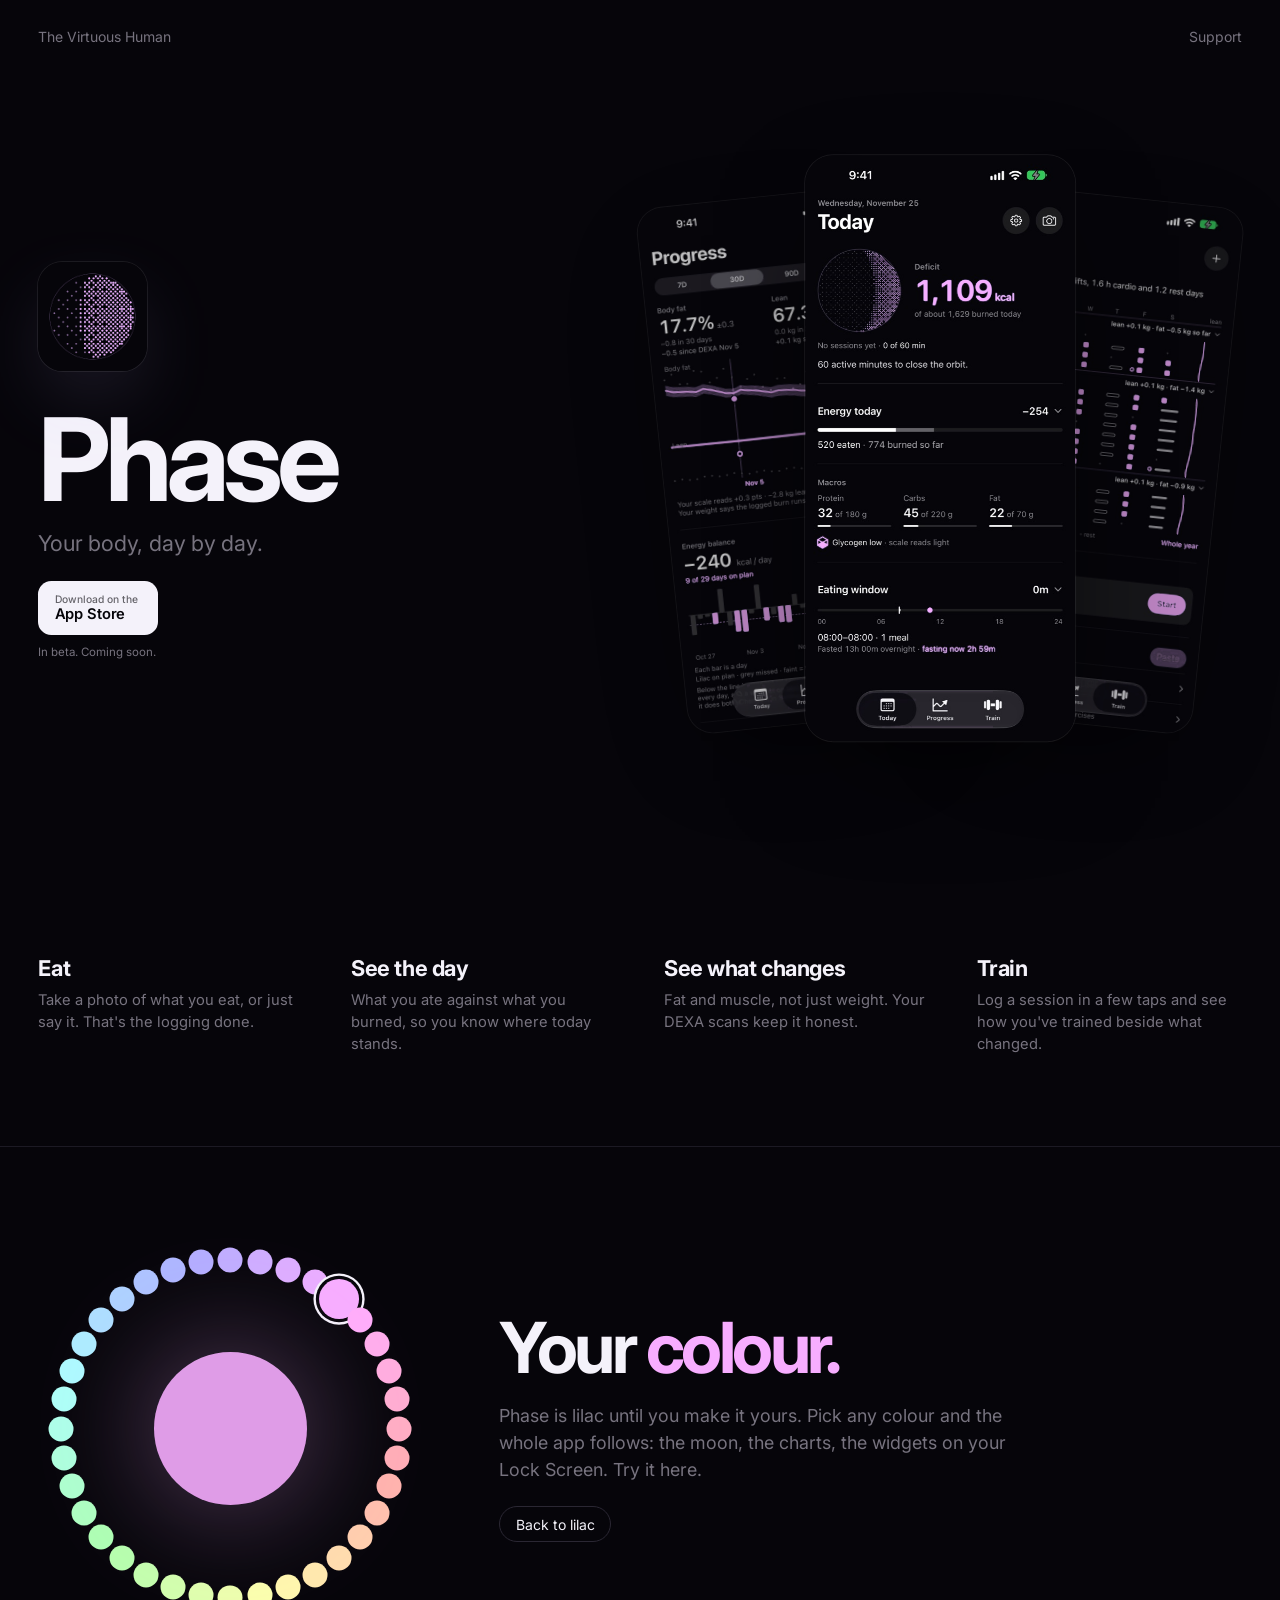
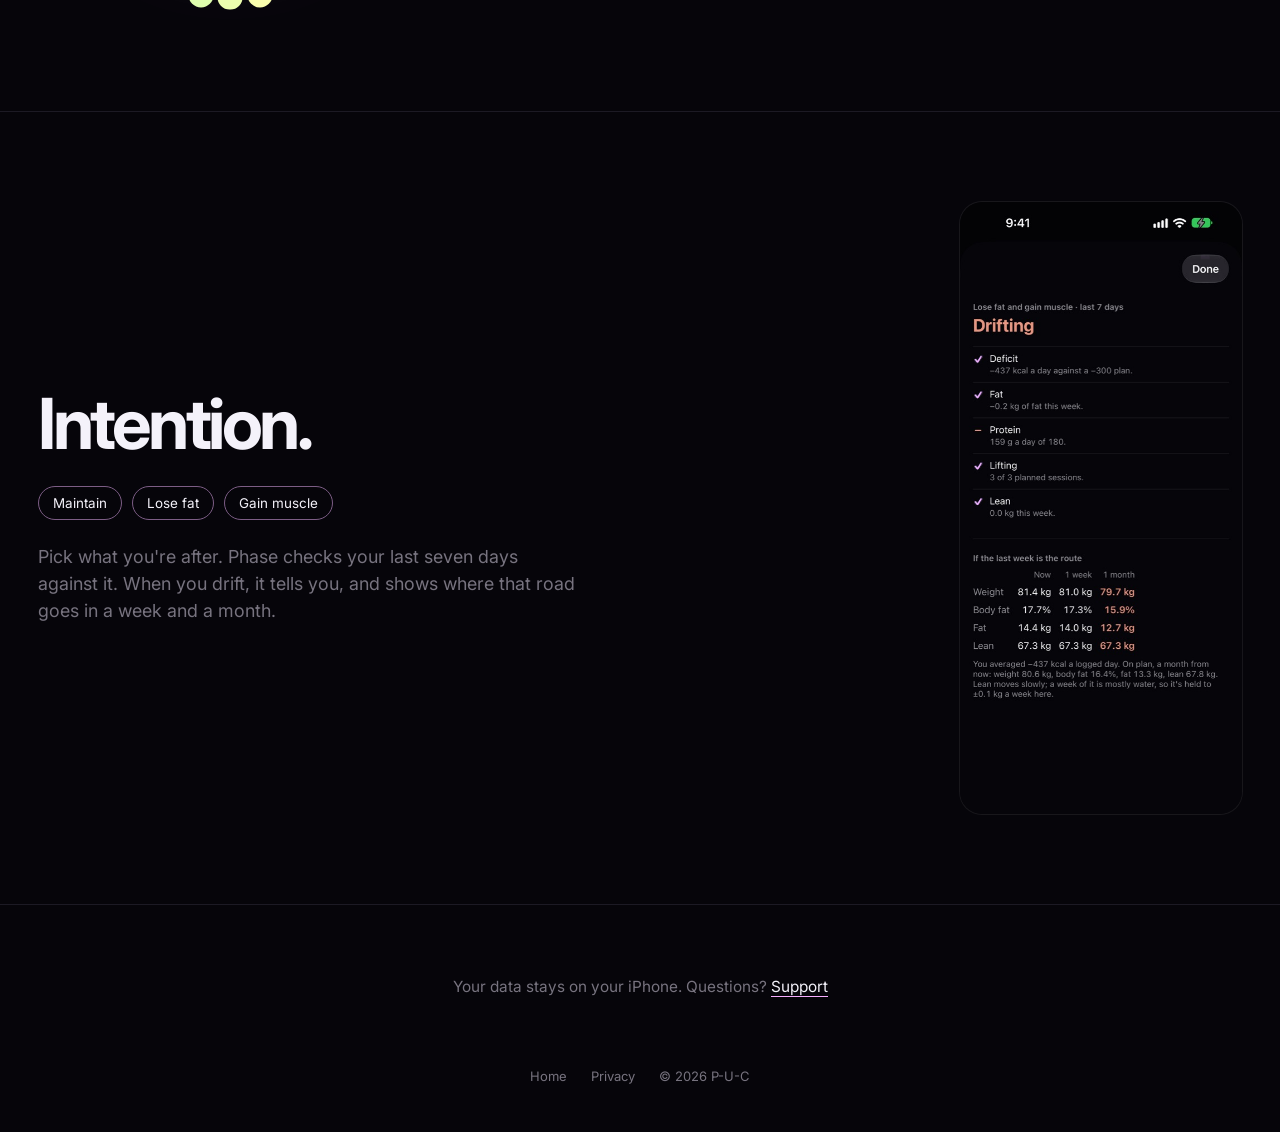
==== commit ccdb3331: "Site: one colour for the dot, the page and the app's tint Co-Authored-By: Claude Opus 5.5 <noreply@a" ====
--- a/phase/index.html
+++ b/phase/index.html
@@ -13,7 +13,7 @@
 <link rel="preconnect" href="https://fonts.googleapis.com">
 <link rel="preconnect" href="https://fonts.gstatic.com" crossorigin>
 <link rel="stylesheet" href="https://fonts.googleapis.com/css2?family=Inter:wght@400;500;600;700&display=swap">
-<link rel="stylesheet" href="../style.css?v=18">
+<link rel="stylesheet" href="../style.css?v=19">
 </head>
 <body>
 <nav class="top"><a class="home" href="../">The Virtuous Human</a><a href="../support/">Support</a></nav>
@@ -82,8 +82,9 @@
   const N = 36, dots = [];
   let picked = false, timer;
   const set = (h, user) => {
-    root.style.setProperty('--pick', `hsl(${h} 100% 86%)`);
-    root.style.setProperty('--tint', `hsl(${h} 85% 62%)`); root.style.setProperty('--on', h === LILAC ? 0 : 1);
+    const c = `hsl(${h} 100% 84%)`;   // one colour: the dot, the page accent and the app's tint
+    root.style.setProperty('--pick', c);
+    root.style.setProperty('--tint', c); root.style.setProperty('--on', h === LILAC ? 0 : 1);
     dots.forEach(d => d.setAttribute('aria-checked', String(+d.dataset.h === h)));
     if (user) { picked = true; clearInterval(timer); try { localStorage.setItem('phase-hue', h); } catch {} }
   };
--- a/style.css
+++ b/style.css
@@ -141,7 +141,7 @@
 .tint { position: relative; display: block; }
 .tint img { display: block; width: 100%; height: 100%; border-radius: inherit; box-shadow: none !important; }
 /* The picked colour, laid only over the app's lilac (each image's mask) with the colour blend: same brightness, new hue. */
-.tint i { position: absolute; inset: 0; border-radius: inherit; background: var(--tint, #C9B8FF); mix-blend-mode: color;
+.tint i { position: absolute; inset: 0; border-radius: inherit; background: var(--tint, #C9B8FF);
                -webkit-mask-size: 100% 100%; mask-size: 100% 100%; -webkit-mask-repeat: no-repeat; mask-repeat: no-repeat;
                opacity: var(--on, 0); transition: opacity .4s ease, background .4s ease; pointer-events: none; }
 .colour { display: grid; grid-template-columns: minmax(220px, 30vw) 1fr; gap: 6vw; align-items: center; border-top: 1px solid #1C1A24;
@@ -156,7 +156,7 @@
 .wheel::after { content: ""; position: absolute; inset: 30%; border-radius: 50%; background: var(--pick); opacity: .9; transition: background .5s ease;
                 box-shadow: 0 0 120px 10px color-mix(in srgb, var(--pick) 35%, transparent); }
 .wheel button { position: absolute; width: 6.5%; aspect-ratio: 1; transform: translate(-50%, -50%); border-radius: 50%; border: 0; padding: 0; cursor: pointer;
-                background: hsl(var(--h) 100% 82%); transition: transform .2s ease; }
+                background: hsl(var(--h) 100% 84%); transition: transform .2s ease; }
 .wheel button:hover { transform: translate(-50%, -50%) scale(1.35); }
 .wheel button[aria-checked="true"] { transform: translate(-50%, -50%) scale(1.6); box-shadow: 0 0 0 2px var(--ground), 0 0 0 3.5px var(--ink); }
 .intent .goals span { border-color: color-mix(in srgb, var(--pick) 40%, #2A2733); }
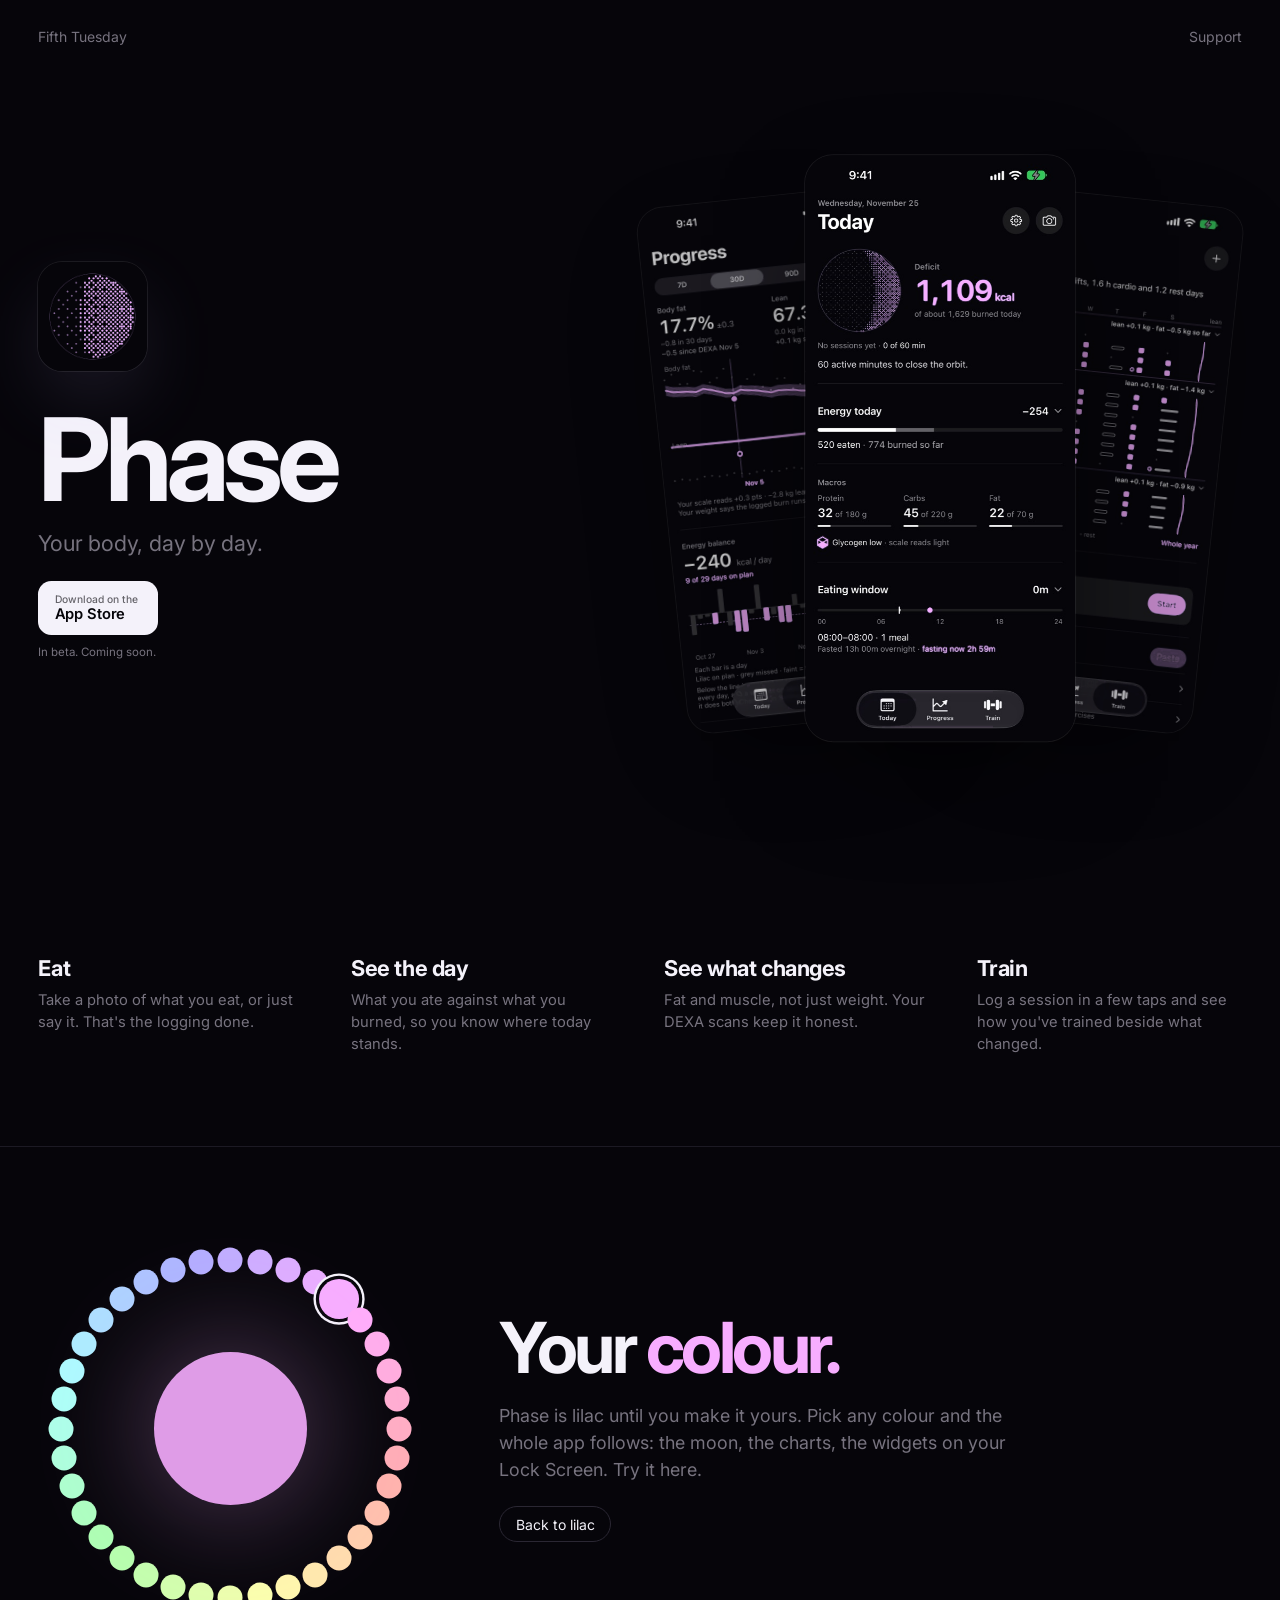
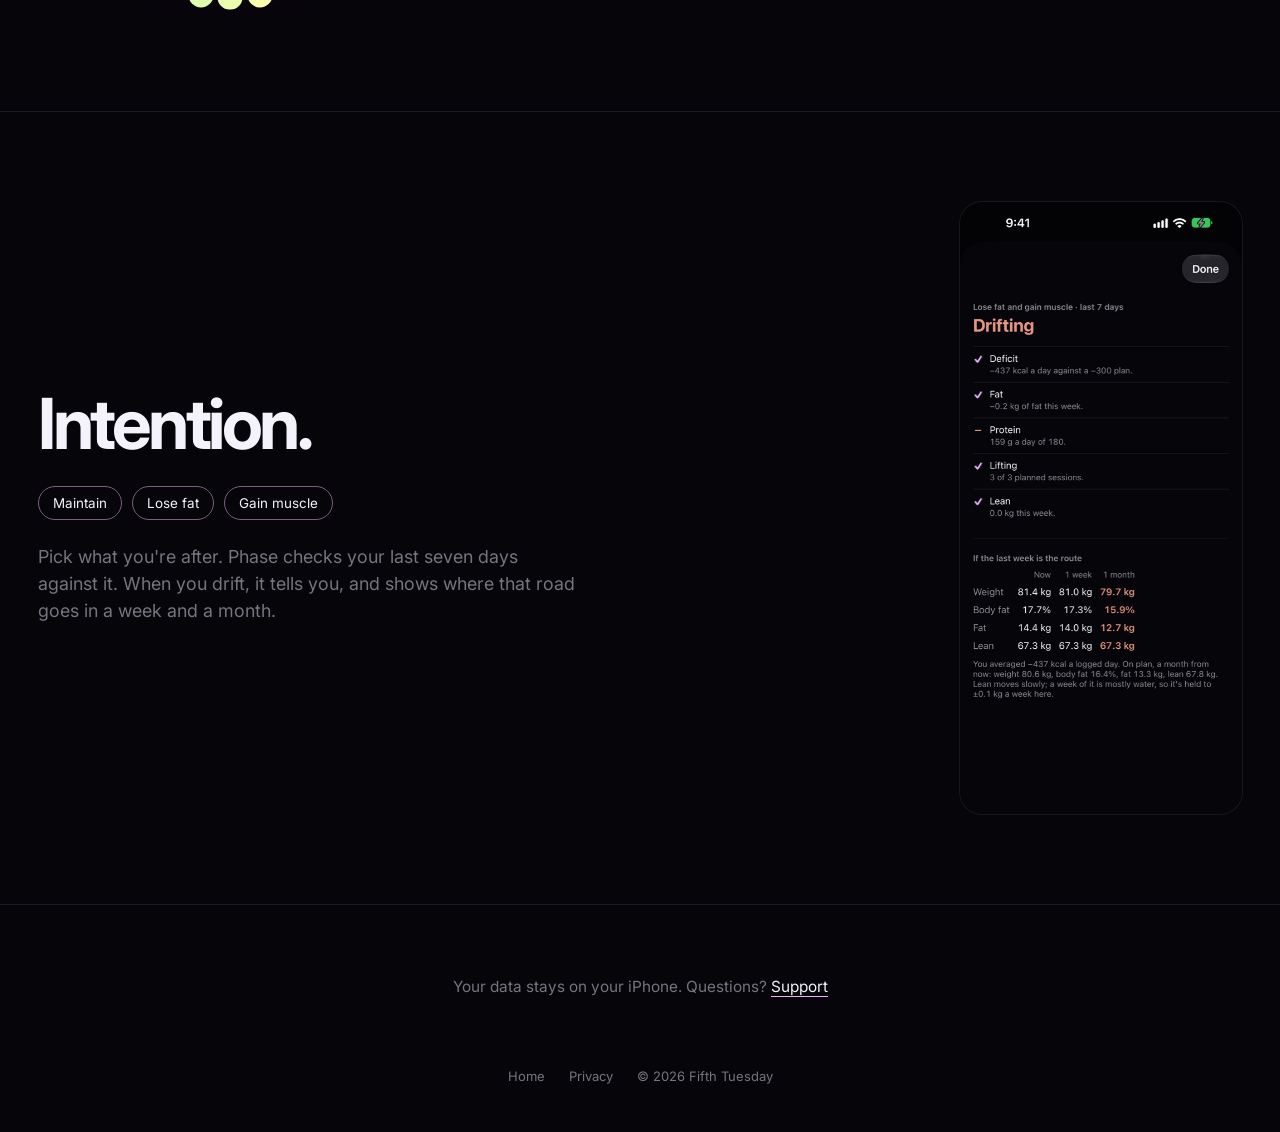
==== commit f7610b96: "Fifth Tuesday: the name across the site; drop The Virtuous Human Co-Authored-By: Claude Opus 5.5 <no" ====
--- a/phase/index.html
+++ b/phase/index.html
@@ -13,10 +13,10 @@
 <link rel="preconnect" href="https://fonts.googleapis.com">
 <link rel="preconnect" href="https://fonts.gstatic.com" crossorigin>
 <link rel="stylesheet" href="https://fonts.googleapis.com/css2?family=Inter:wght@400;500;600;700&display=swap">
-<link rel="stylesheet" href="../style.css?v=19">
+<link rel="stylesheet" href="../style.css?v=20">
 </head>
 <body>
-<nav class="top"><a class="home" href="../">The Virtuous Human</a><a href="../support/">Support</a></nav>
+<nav class="top"><a class="home" href="../">Fifth Tuesday</a><a href="../support/">Support</a></nav>
 <main>
   <section class="lead wrap">
     <div class="lead-text">
@@ -73,7 +73,7 @@
     Your data stays on your iPhone. Questions? <a href="../support/">Support</a>
   </section>
 </main>
-<footer class="foot"><a href="../">Home</a><a href="../privacy/">Privacy</a><span>© 2026 P-U-C</span></footer>
+<footer class="foot"><a href="../">Home</a><a href="../privacy/">Privacy</a><span>© 2026 Fifth Tuesday</span></footer>
 <script>
 // Your colour: a ring of dots, one per hue. Picking one tints the page's accent and turns the app's screens to that
 // shade (they're lilac, so it's a hue turn from lilac). Until someone picks, it drifts slowly round the ring.
--- a/style.css
+++ b/style.css
@@ -6,6 +6,7 @@
 a { color: inherit; text-decoration: none; }
 
 .poster { height: 100svh; min-height: 520px; display: grid; grid-template-rows: auto 1fr auto; padding: clamp(24px, 5vw, 56px); gap: clamp(14px, 2.4vh, 32px); }
+.poster .mark { font-size: max(13px, min(1.1vw, 1.8vh)); font-weight: 600; letter-spacing: .02em; color: var(--grey); margin-bottom: .9em; }
 .poster h1 { font-weight: 700; font-size: max(40px, min(10vw, 15vh)); line-height: .9; letter-spacing: -.055em; }
 /* The canvas sits out of flow, so its pixel size (2× on Retina) can never stretch the page. */
 .poster .field { position: relative; min-height: 0; container-type: size; }
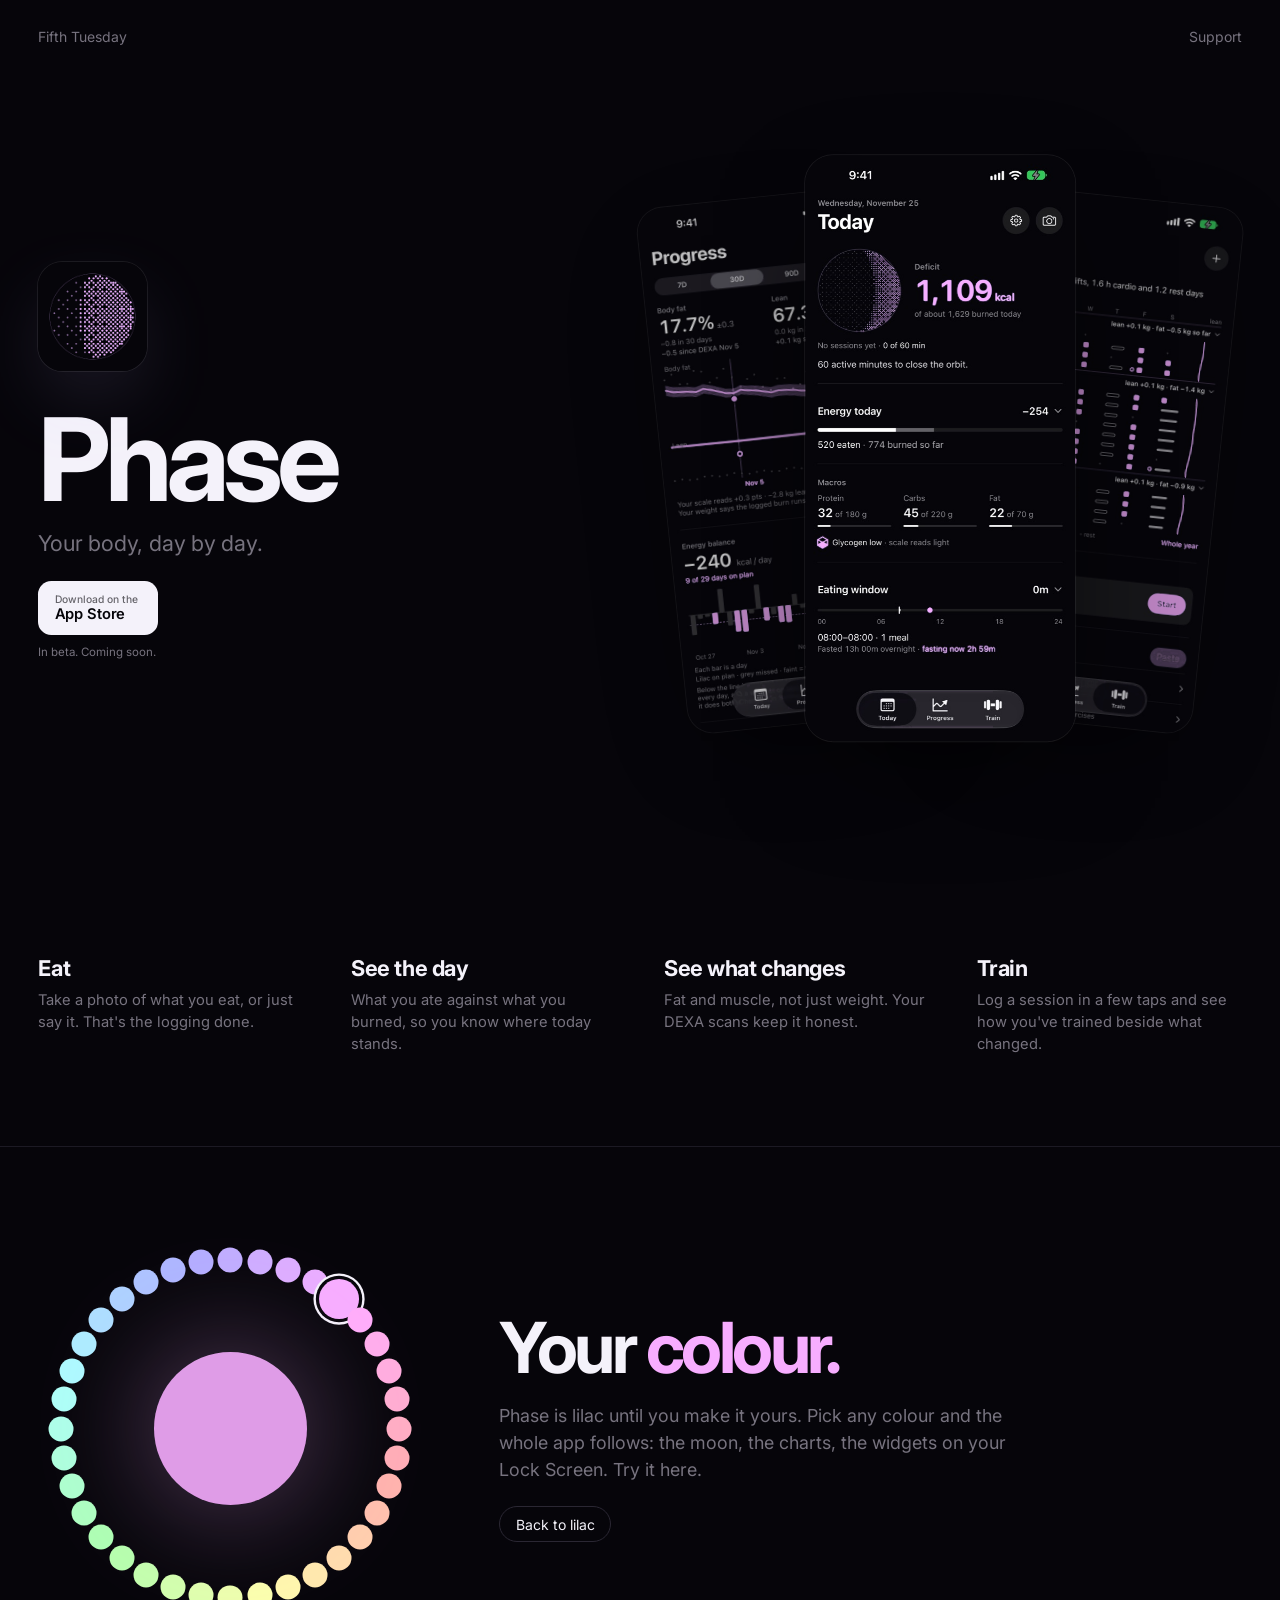
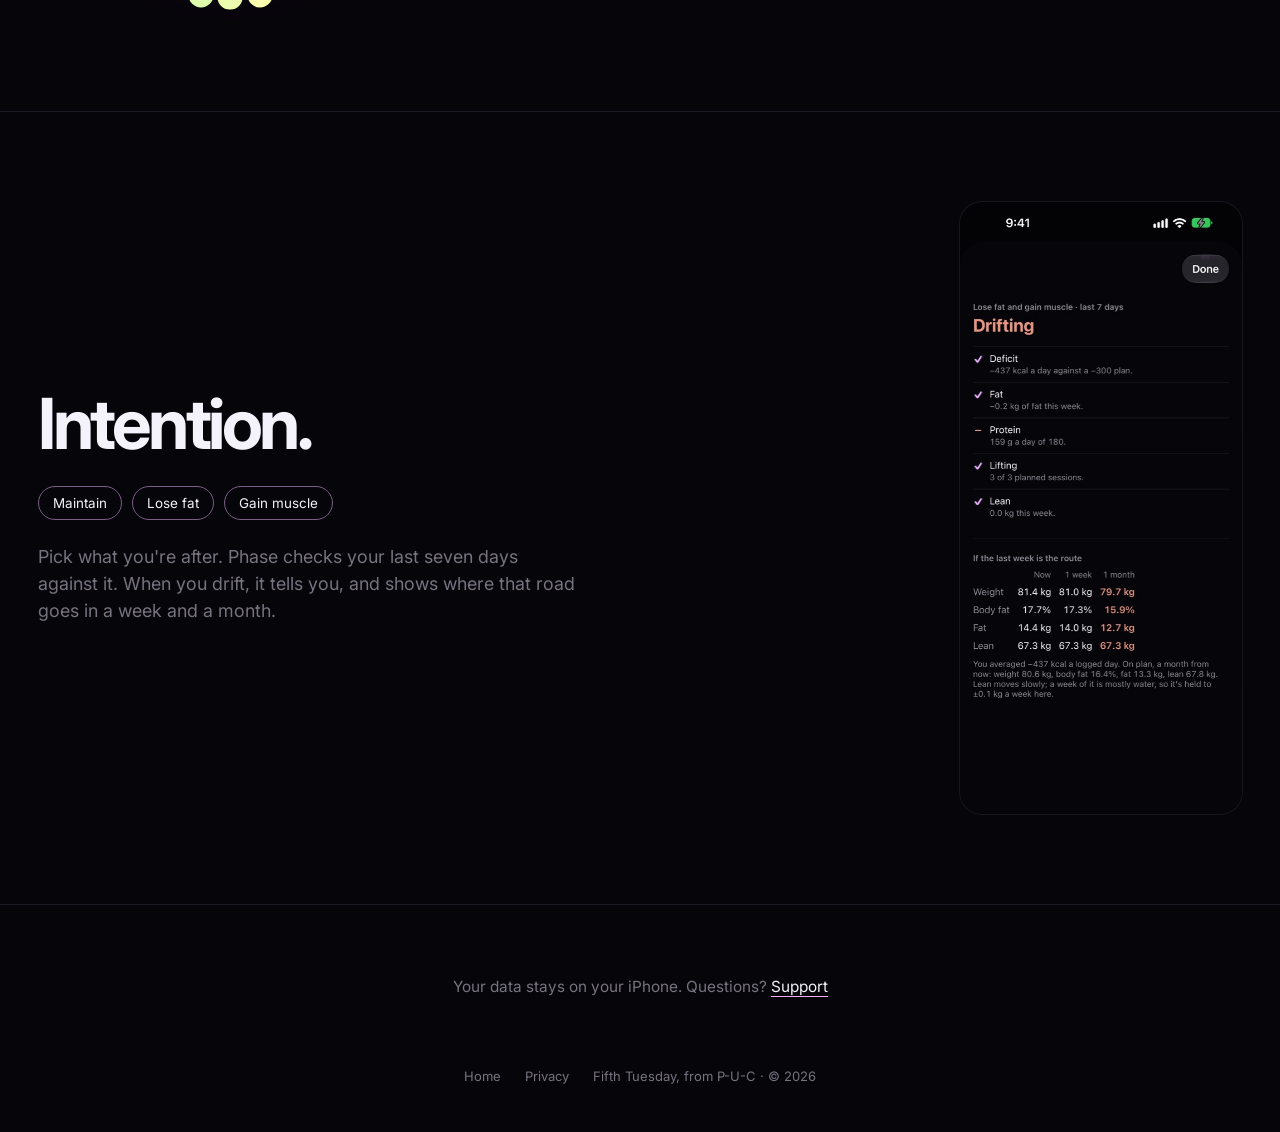
==== commit cc37553c: "Fifth Tuesday is a P-U-C product suite: site README, privacy policy and footers Co-Authored-By: Clau" ====
--- a/phase/index.html
+++ b/phase/index.html
@@ -73,7 +73,7 @@
     Your data stays on your iPhone. Questions? <a href="../support/">Support</a>
   </section>
 </main>
-<footer class="foot"><a href="../">Home</a><a href="../privacy/">Privacy</a><span>© 2026 Fifth Tuesday</span></footer>
+<footer class="foot"><a href="../">Home</a><a href="../privacy/">Privacy</a><span>Fifth Tuesday, from P-U-C · © 2026</span></footer>
 <script>
 // Your colour: a ring of dots, one per hue. Picking one tints the page's accent and turns the app's screens to that
 // shade (they're lilac, so it's a hue turn from lilac). Until someone picks, it drifts slowly round the ring.
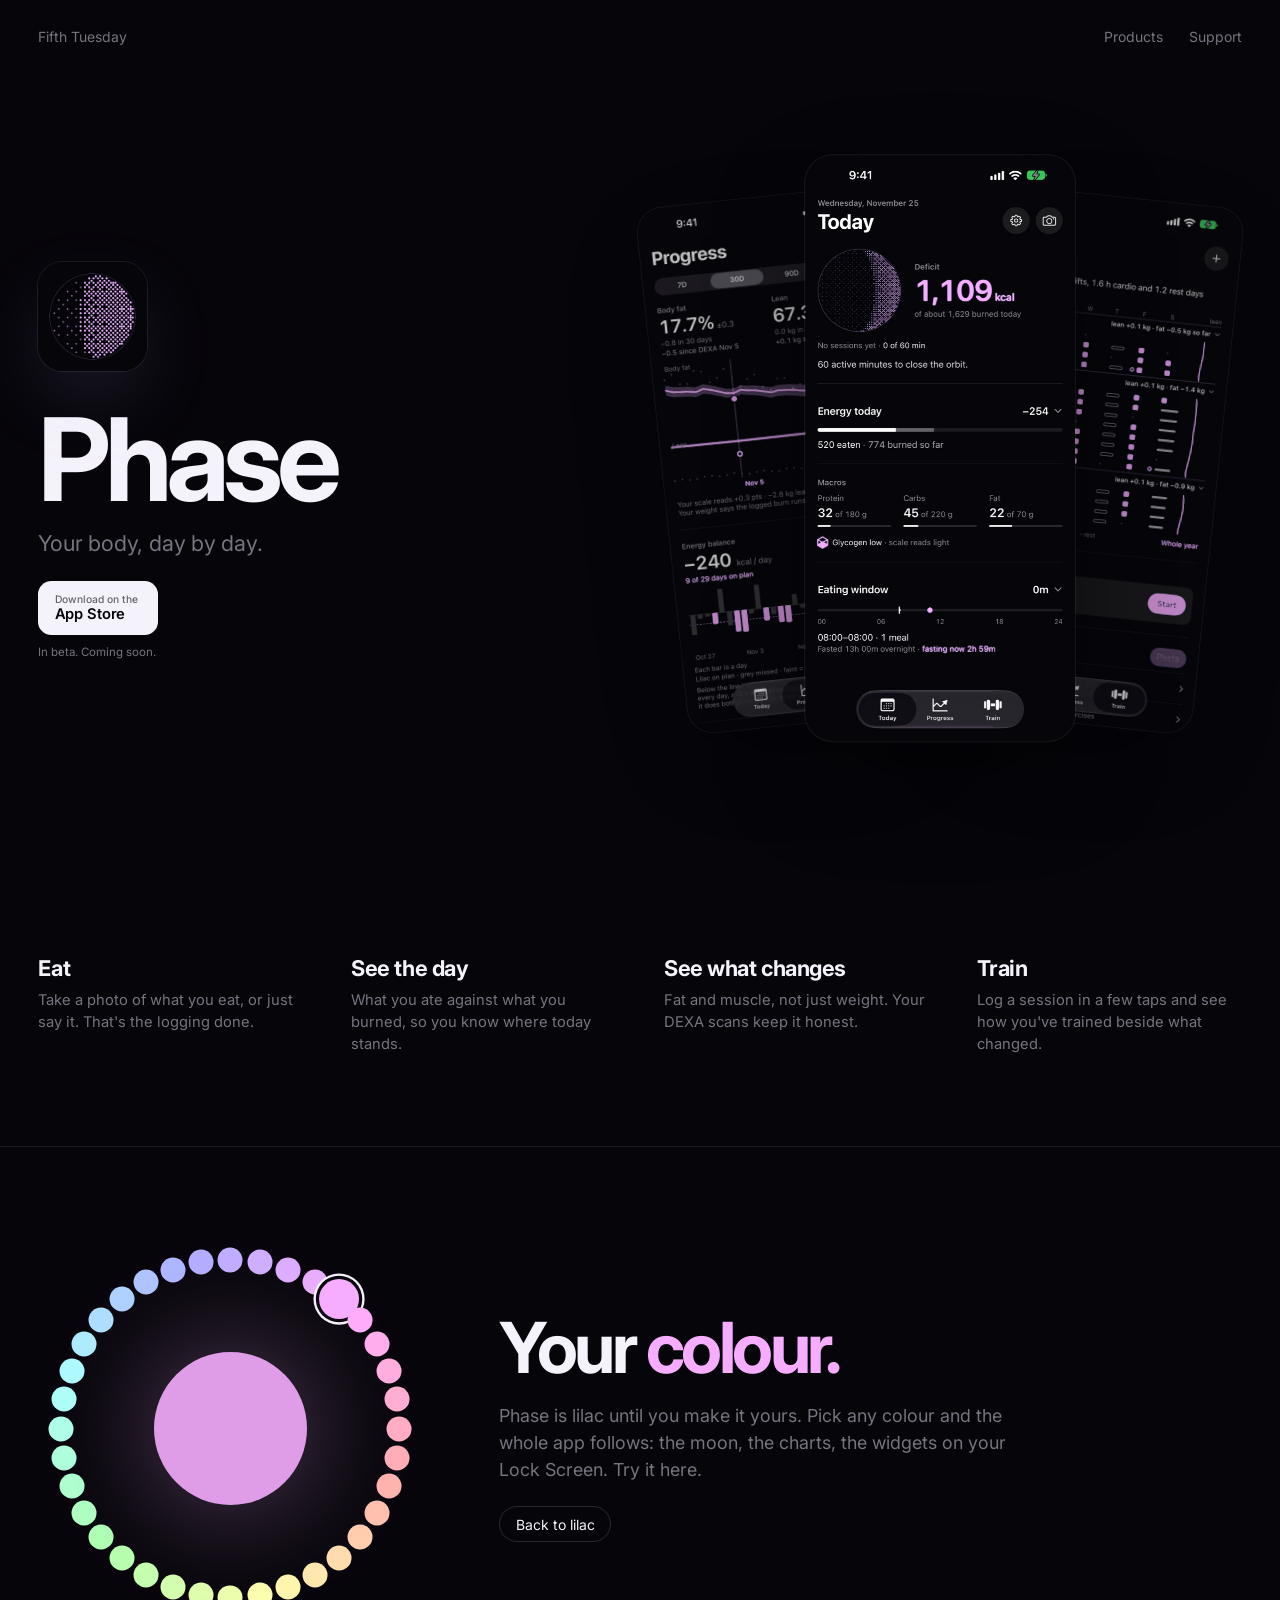
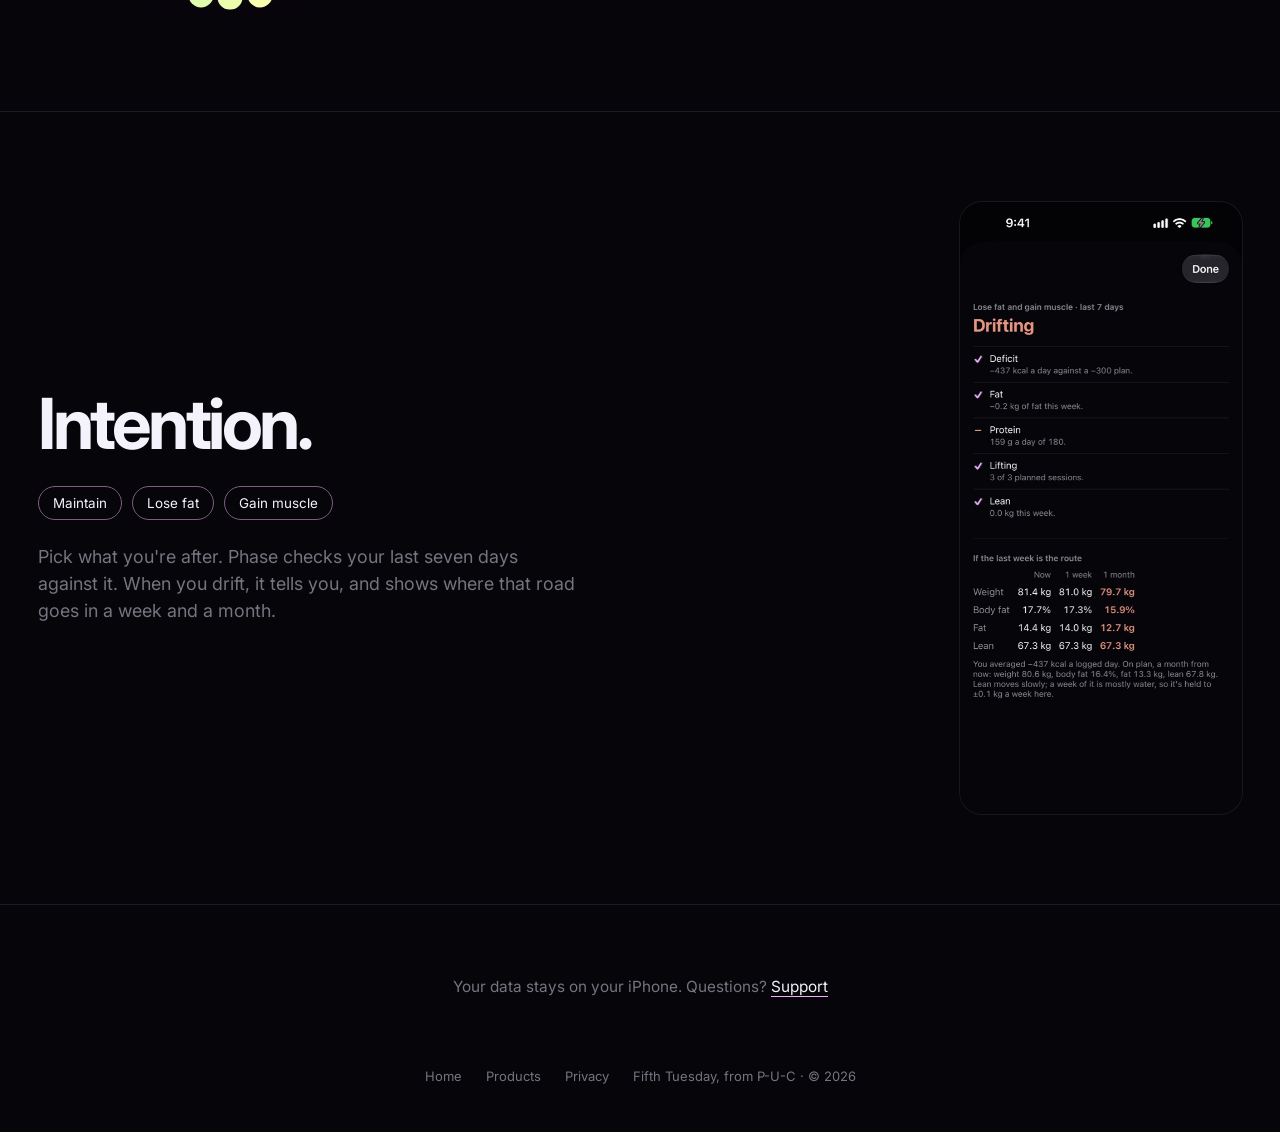
==== commit 02d66c6b: "New brand home; the dark page moves to /products/ and opens Phase with the seventy card - / is the F" ====
--- a/phase/index.html
+++ b/phase/index.html
@@ -13,10 +13,10 @@
 <link rel="preconnect" href="https://fonts.googleapis.com">
 <link rel="preconnect" href="https://fonts.gstatic.com" crossorigin>
 <link rel="stylesheet" href="https://fonts.googleapis.com/css2?family=Inter:wght@400;500;600;700&display=swap">
-<link rel="stylesheet" href="../style.css?v=20">
+<link rel="stylesheet" href="../style.css?v=21">
 </head>
 <body>
-<nav class="top"><a class="home" href="../">Fifth Tuesday</a><a href="../support/">Support</a></nav>
+<nav class="top"><a class="home" href="../">Fifth Tuesday</a><span class="top-links"><a href="../products/">Products</a><a href="../support/">Support</a></span></nav>
 <main>
   <section class="lead wrap">
     <div class="lead-text">
@@ -73,40 +73,7 @@
     Your data stays on your iPhone. Questions? <a href="../support/">Support</a>
   </section>
 </main>
-<footer class="foot"><a href="../">Home</a><a href="../privacy/">Privacy</a><span>Fifth Tuesday, from P-U-C · © 2026</span></footer>
-<script>
-// Your colour: a ring of dots, one per hue. Picking one tints the page's accent and turns the app's screens to that
-// shade (they're lilac, so it's a hue turn from lilac). Until someone picks, it drifts slowly round the ring.
-(() => {
-  const wheel = document.getElementById('wheel'), root = document.documentElement, LILAC = 254;
-  const N = 36, dots = [];
-  let picked = false, timer;
-  const set = (h, user) => {
-    const c = `hsl(${h} 100% 84%)`;   // one colour: the dot, the page accent and the app's tint
-    root.style.setProperty('--pick', c);
-    root.style.setProperty('--tint', c); root.style.setProperty('--on', h === LILAC ? 0 : 1);
-    dots.forEach(d => d.setAttribute('aria-checked', String(+d.dataset.h === h)));
-    if (user) { picked = true; clearInterval(timer); try { localStorage.setItem('phase-hue', h); } catch {} }
-  };
-  for (let i = 0; i < N; i++) {
-    const h = (LILAC + i * 360 / N) % 360, a = i / N * Math.PI * 2 - Math.PI / 2;
-    const b = document.createElement('button');
-    b.type = 'button'; b.dataset.h = h; b.setAttribute('role', 'radio'); b.setAttribute('aria-label', `Hue ${Math.round(h)}`);
-    b.style.cssText = `--h:${h};left:${50 + 44 * Math.cos(a)}%;top:${50 + 44 * Math.sin(a)}%`;
-    b.addEventListener('click', () => set(h, true));
-    wheel.appendChild(b); dots.push(b);
-  }
-  document.getElementById('reset').addEventListener('click', () => { set(LILAC, true); try { localStorage.removeItem('phase-hue'); } catch {} });
-  let saved = null; try { saved = localStorage.getItem('phase-hue'); } catch {}
-  if (saved !== null) { set(+saved, false); picked = true; } else set(LILAC, false);
-  if (!picked && !matchMedia('(prefers-reduced-motion: reduce)').matches) {
-    let i = 0;
-    new IntersectionObserver((es, ob) => {
-      if (!es.some(e => e.isIntersecting)) return; ob.disconnect();
-      timer = setInterval(() => { if (picked) return; i = (i + 1) % N; set(+dots[i].dataset.h, false); if (i === 0) clearInterval(timer); }, 160);
-    }, { threshold: 0.5 }).observe(wheel);
-  }
-})();
-</script>
+<footer class="foot"><a href="../">Home</a><a href="../products/">Products</a><a href="../privacy/">Privacy</a><span>Fifth Tuesday, from P-U-C · © 2026</span></footer>
+<script src="../colour.js?v=1"></script>
 </body>
 </html>
--- a/style.css
+++ b/style.css
@@ -163,3 +163,39 @@
 .intent .goals span { border-color: color-mix(in srgb, var(--pick) 40%, #2A2733); }
 .help a { border-bottom-color: var(--pick); }
 @media (max-width: 759px) { .colour { grid-template-columns: 1fr; } .wheel { max-width: 300px; justify-self: center; } }
+
+/* ———— Products: Phase, first ———— */
+.seventy { display: flex; flex-wrap: wrap; gap: clamp(40px, 5vw, 80px); align-items: center; max-width: 1600px;
+           padding-block: clamp(72px, 12vh, 140px); border-top: 1px solid var(--off); }
+.seventy-text { flex: 1.3 1 520px; min-width: 0; }
+.seventy .kicker { display: inline-flex; align-items: center; gap: 12px; min-height: 44px; font-size: 15px; color: var(--grey); }
+.seventy .kicker i { font-style: normal; }
+.seventy .kicker img { width: 36px; height: 36px; border-radius: 22.5%; box-shadow: 0 0 0 1px rgba(255,255,255,.08); }
+.seventy h2, .seventy h3 { font-family: Gloock, Georgia, serif; font-weight: 400; text-wrap: balance; }
+.seventy h2 { margin-top: 20px; max-width: 13em; font-size: clamp(42px, 5.4vw, 88px); line-height: 1; letter-spacing: -.005em; }
+.seventy-text > p { margin-top: 28px; font-size: clamp(17px, 1.5vw, 20px); color: var(--grey); }
+.habits { list-style: none; margin-top: 18px; display: grid; gap: 14px; font-size: clamp(19px, 1.8vw, 24px); line-height: 1.35; }
+.habits li { display: flex; gap: 16px; align-items: baseline; }
+.habits li::before { content: ""; flex: none; width: .55em; height: .55em; border-radius: 50%; background: var(--pick); transition: background .5s ease; }
+.seventy-app { flex: 1 1 520px; min-width: 0; display: grid; grid-template-columns: auto minmax(0, 320px); grid-template-rows: auto 1fr;
+               grid-template-areas: "phone side" "phone more"; column-gap: clamp(24px, 3vw, 44px); align-items: start; }
+.seventy .phone { grid-area: phone; }
+.seventy-side { grid-area: side; }
+.seventy-more { grid-area: more; }
+.seventy .phone { flex: none; width: clamp(160px, 16vw, 230px); overflow: hidden; border: 9px solid #000; border-radius: 38px;
+                  box-shadow: 0 0 0 1px rgba(255,255,255,.08), 0 40px 120px -40px rgba(0,0,0,.9); }
+.seventy .wheel { width: min(100%, 240px); }
+.seventy h3 { margin-top: 28px; font-size: clamp(28px, 2.4vw, 36px); line-height: 1.05; }
+.seventy-side p { margin-top: 10px; color: var(--grey); font-size: 16px; line-height: 1.5; }
+.seventy-more p { margin-top: 24px; color: #CFCCD6; font-size: 17px; line-height: 1.5; }
+.see { display: inline-flex; align-items: center; min-height: 52px; margin-top: 22px; padding: 0 26px; border-radius: 999px;
+       background: var(--ink); color: var(--ground); font-weight: 700; font-size: 16px; }
+.see:hover { background: var(--pick); }
+.links.page-end { padding: 0 20px 40px; flex-wrap: wrap; }
+@media (max-width: 600px) {
+  .seventy-app { grid-template-columns: auto minmax(0, 1fr); grid-template-areas: "phone side" "more more"; column-gap: 18px; }
+  .seventy h3 { margin-top: 18px; }
+  .seventy-more p { margin-top: 28px; }
+  .seventy .phone { width: 150px; border-width: 7px; border-radius: 28px; }
+}
+.top-links { display: flex; gap: clamp(18px, 2vw, 32px); }
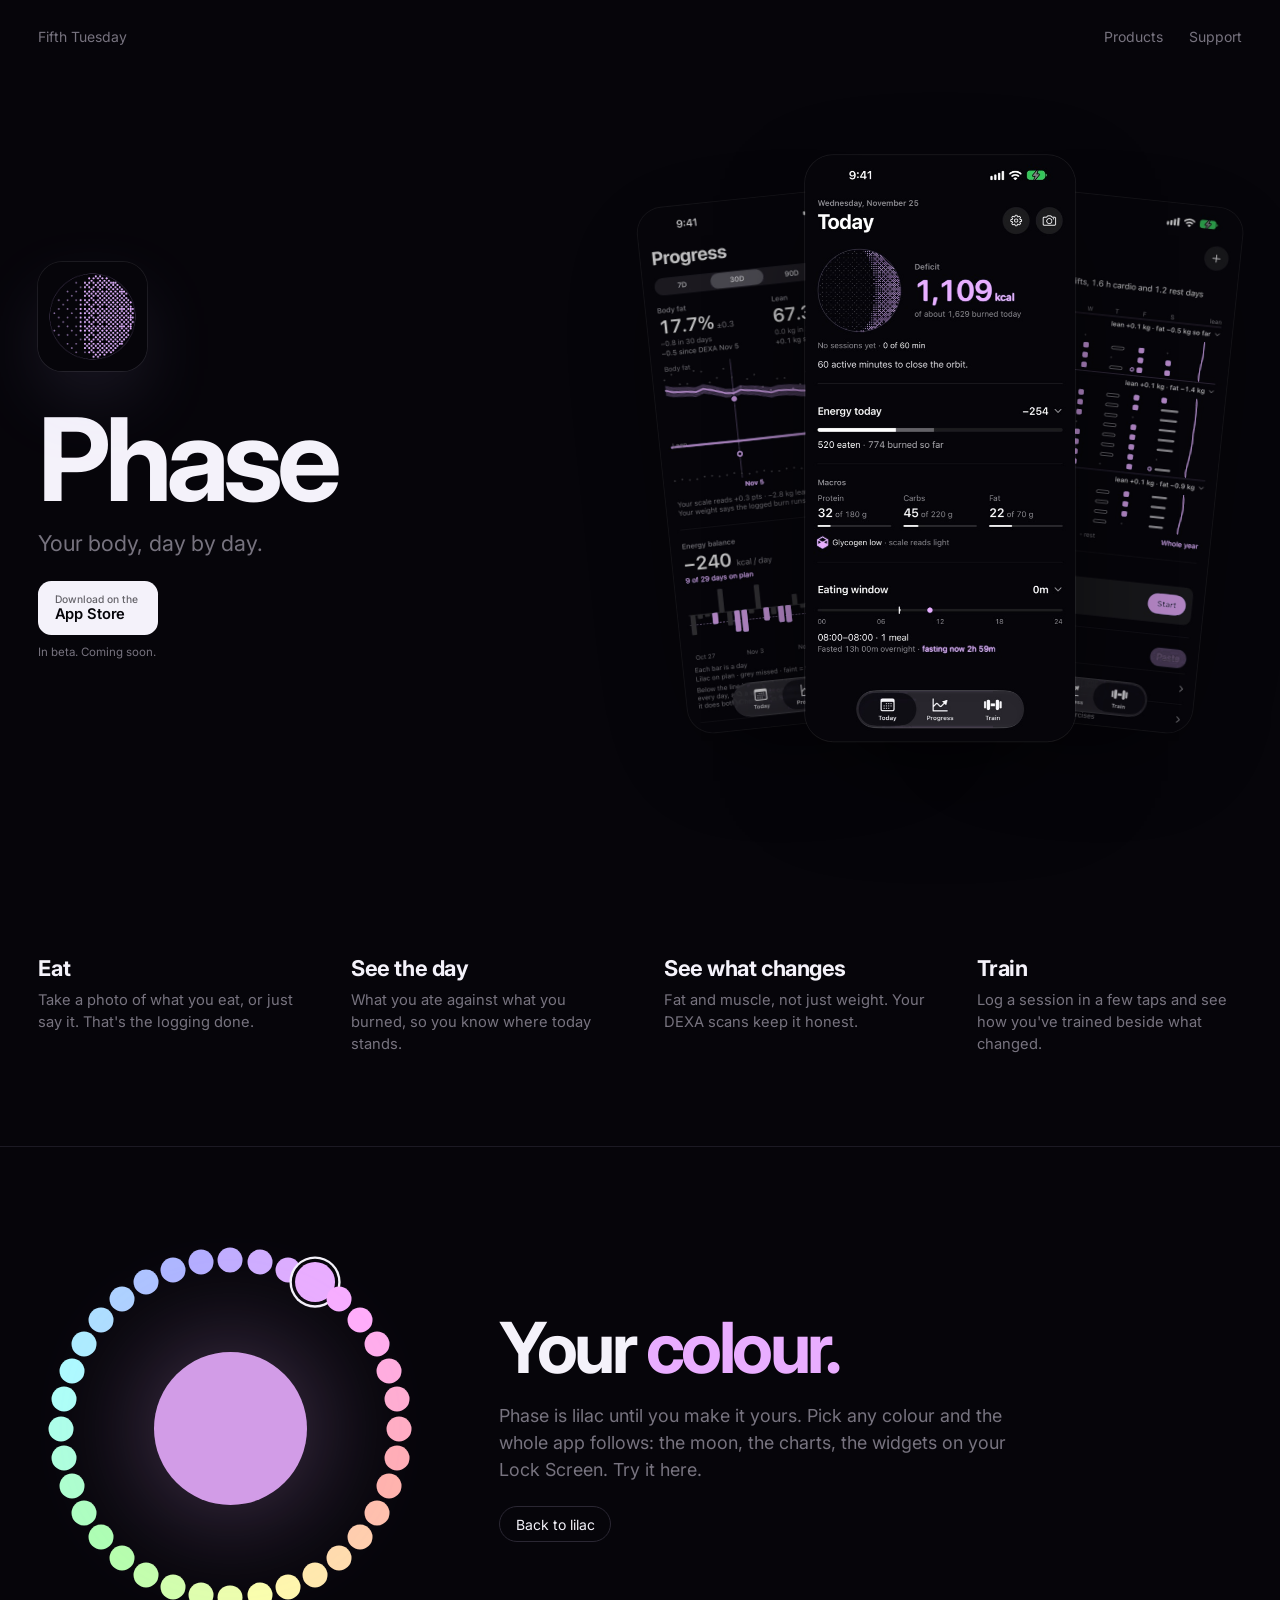
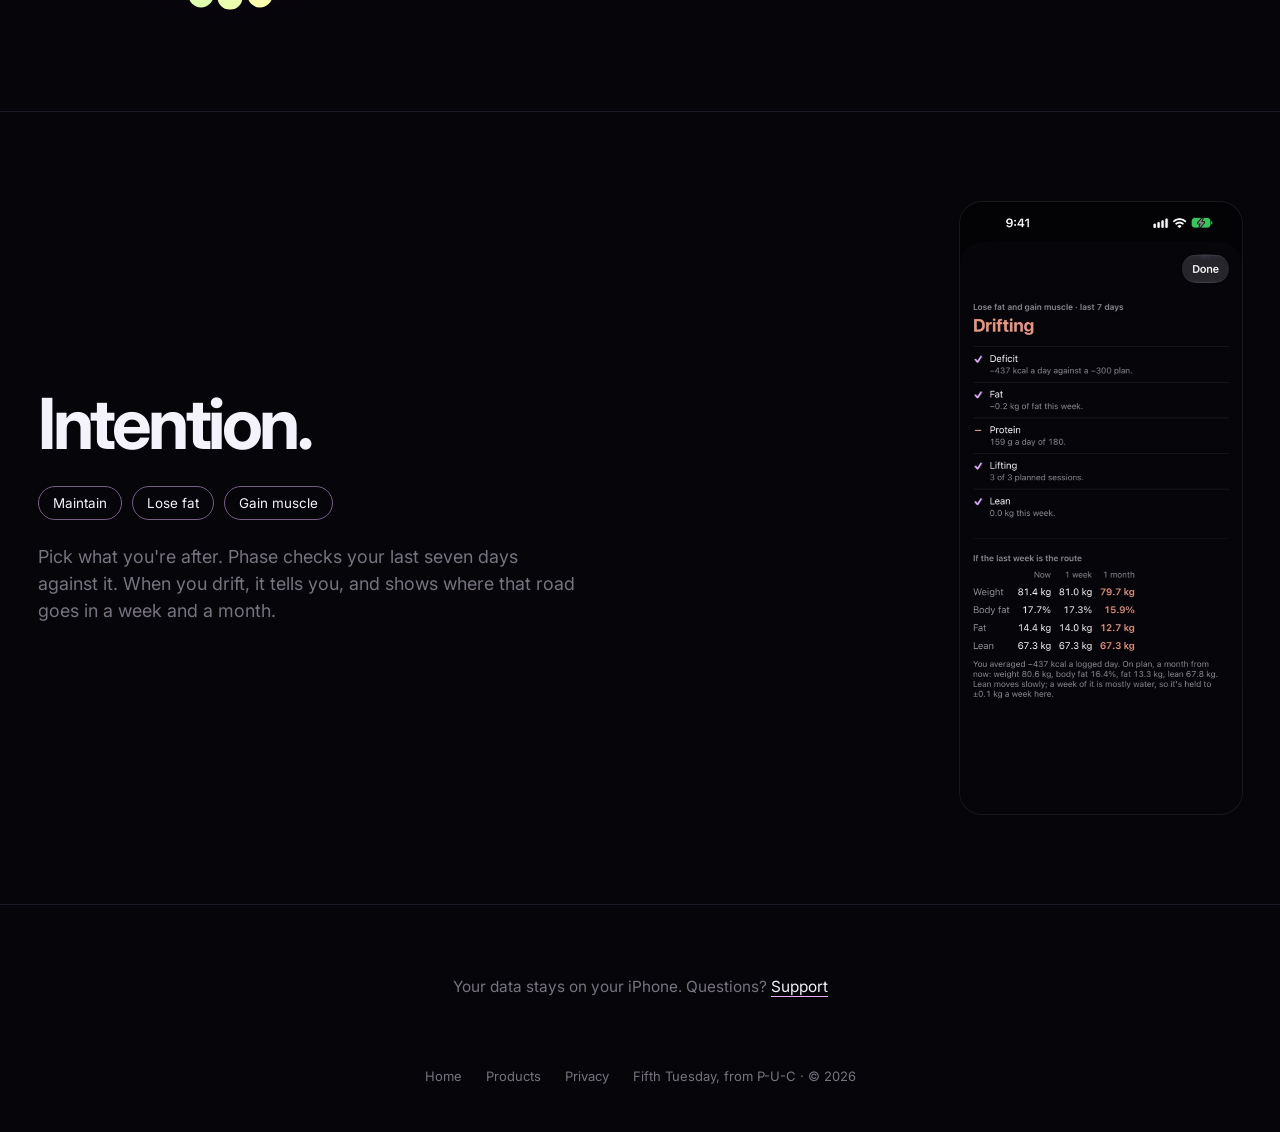
==== commit 23c9e3bf: "Set the home page and the Phase card in Inter, the original Fifth Tuesday face Headlines go back to " ====
--- a/phase/index.html
+++ b/phase/index.html
@@ -13,7 +13,7 @@
 <link rel="preconnect" href="https://fonts.googleapis.com">
 <link rel="preconnect" href="https://fonts.gstatic.com" crossorigin>
 <link rel="stylesheet" href="https://fonts.googleapis.com/css2?family=Inter:wght@400;500;600;700&display=swap">
-<link rel="stylesheet" href="../style.css?v=21">
+<link rel="stylesheet" href="../style.css?v=22">
 </head>
 <body>
 <nav class="top"><a class="home" href="../">Fifth Tuesday</a><span class="top-links"><a href="../products/">Products</a><a href="../support/">Support</a></span></nav>
--- a/style.css
+++ b/style.css
@@ -171,8 +171,8 @@
 .seventy .kicker { display: inline-flex; align-items: center; gap: 12px; min-height: 44px; font-size: 15px; color: var(--grey); }
 .seventy .kicker i { font-style: normal; }
 .seventy .kicker img { width: 36px; height: 36px; border-radius: 22.5%; box-shadow: 0 0 0 1px rgba(255,255,255,.08); }
-.seventy h2, .seventy h3 { font-family: Gloock, Georgia, serif; font-weight: 400; text-wrap: balance; }
-.seventy h2 { margin-top: 20px; max-width: 13em; font-size: clamp(42px, 5.4vw, 88px); line-height: 1; letter-spacing: -.005em; }
+.seventy h2, .seventy h3 { font-weight: 700; letter-spacing: -.05em; text-wrap: balance; }
+.seventy h2 { margin-top: 20px; max-width: 13em; font-size: clamp(42px, 5.4vw, 88px); line-height: .95; }
 .seventy-text > p { margin-top: 28px; font-size: clamp(17px, 1.5vw, 20px); color: var(--grey); }
 .habits { list-style: none; margin-top: 18px; display: grid; gap: 14px; font-size: clamp(19px, 1.8vw, 24px); line-height: 1.35; }
 .habits li { display: flex; gap: 16px; align-items: baseline; }
@@ -185,7 +185,7 @@
 .seventy .phone { flex: none; width: clamp(160px, 16vw, 230px); overflow: hidden; border: 9px solid #000; border-radius: 38px;
                   box-shadow: 0 0 0 1px rgba(255,255,255,.08), 0 40px 120px -40px rgba(0,0,0,.9); }
 .seventy .wheel { width: min(100%, 240px); }
-.seventy h3 { margin-top: 28px; font-size: clamp(28px, 2.4vw, 36px); line-height: 1.05; }
+.seventy h3 { margin-top: 28px; font-size: clamp(28px, 2.4vw, 36px); line-height: 1.05; letter-spacing: -.035em; }
 .seventy-side p { margin-top: 10px; color: var(--grey); font-size: 16px; line-height: 1.5; }
 .seventy-more p { margin-top: 24px; color: #CFCCD6; font-size: 17px; line-height: 1.5; }
 .see { display: inline-flex; align-items: center; min-height: 52px; margin-top: 22px; padding: 0 26px; border-radius: 999px;
